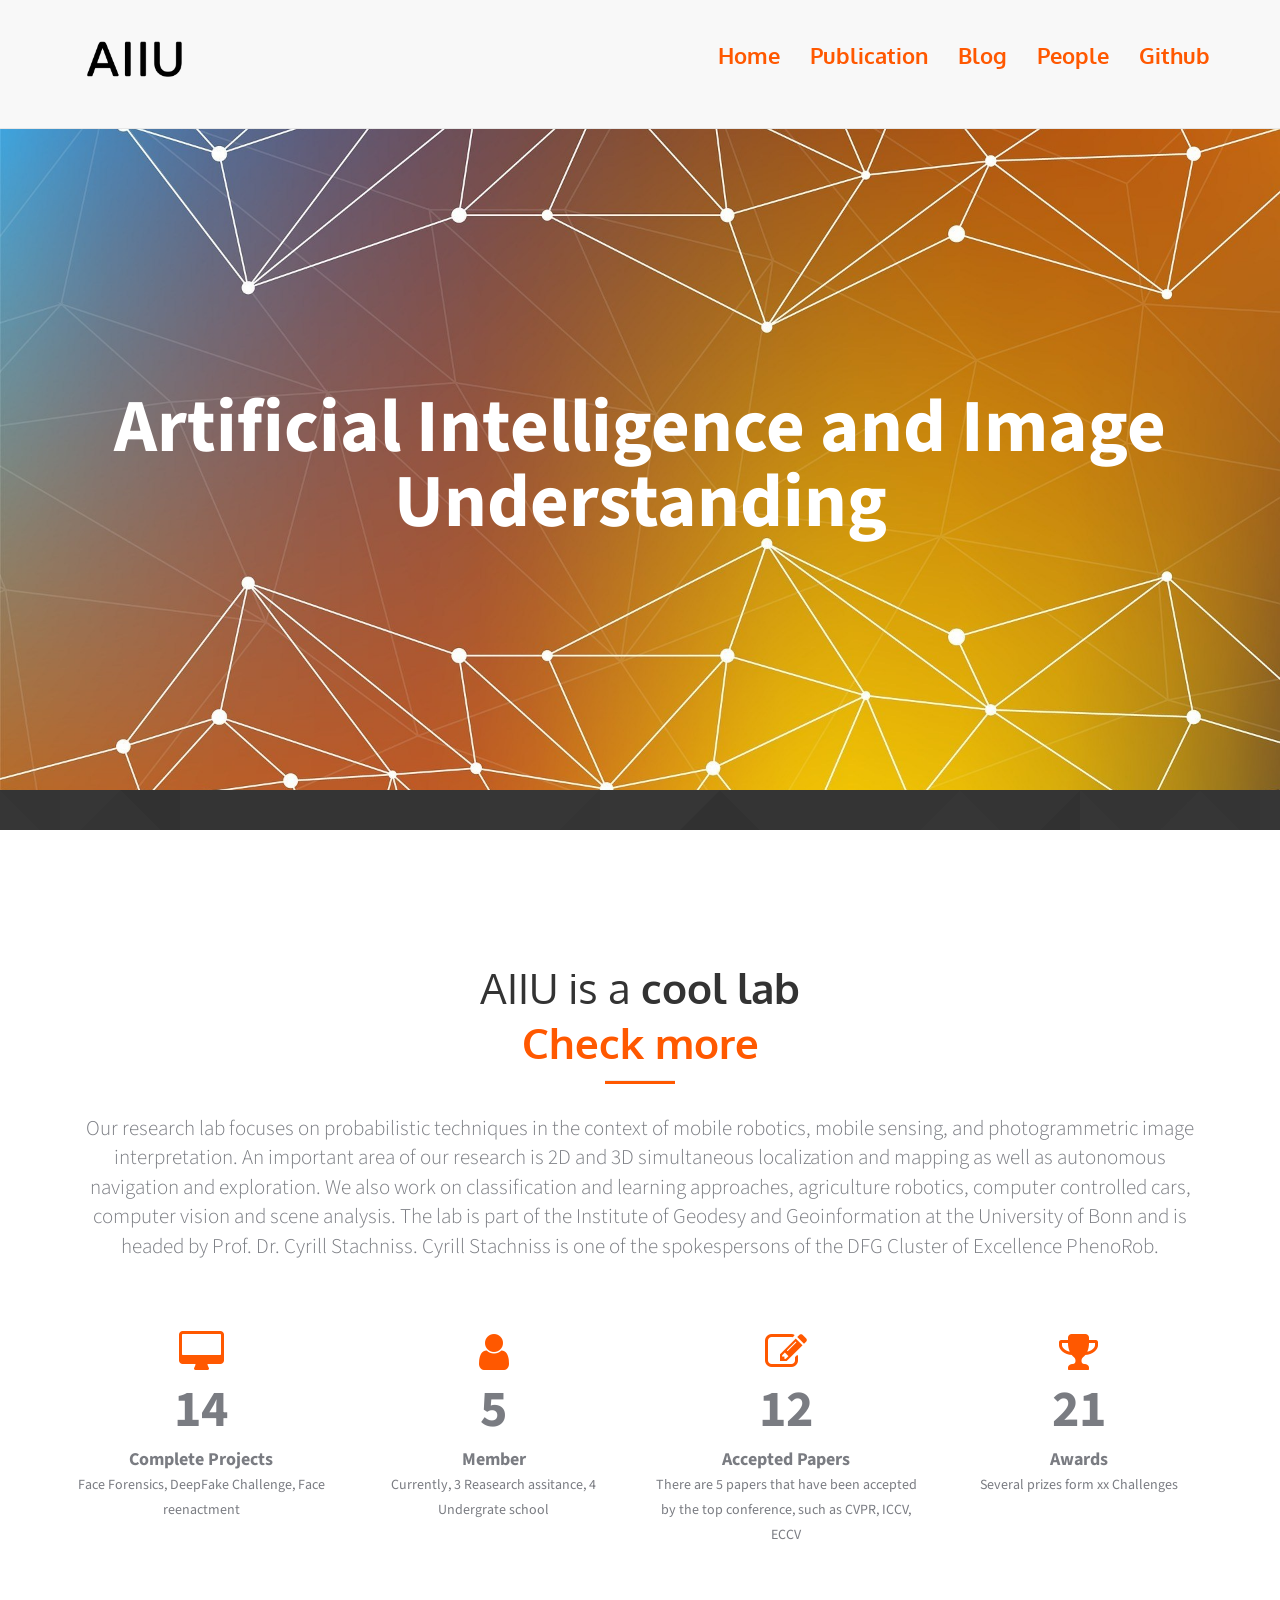
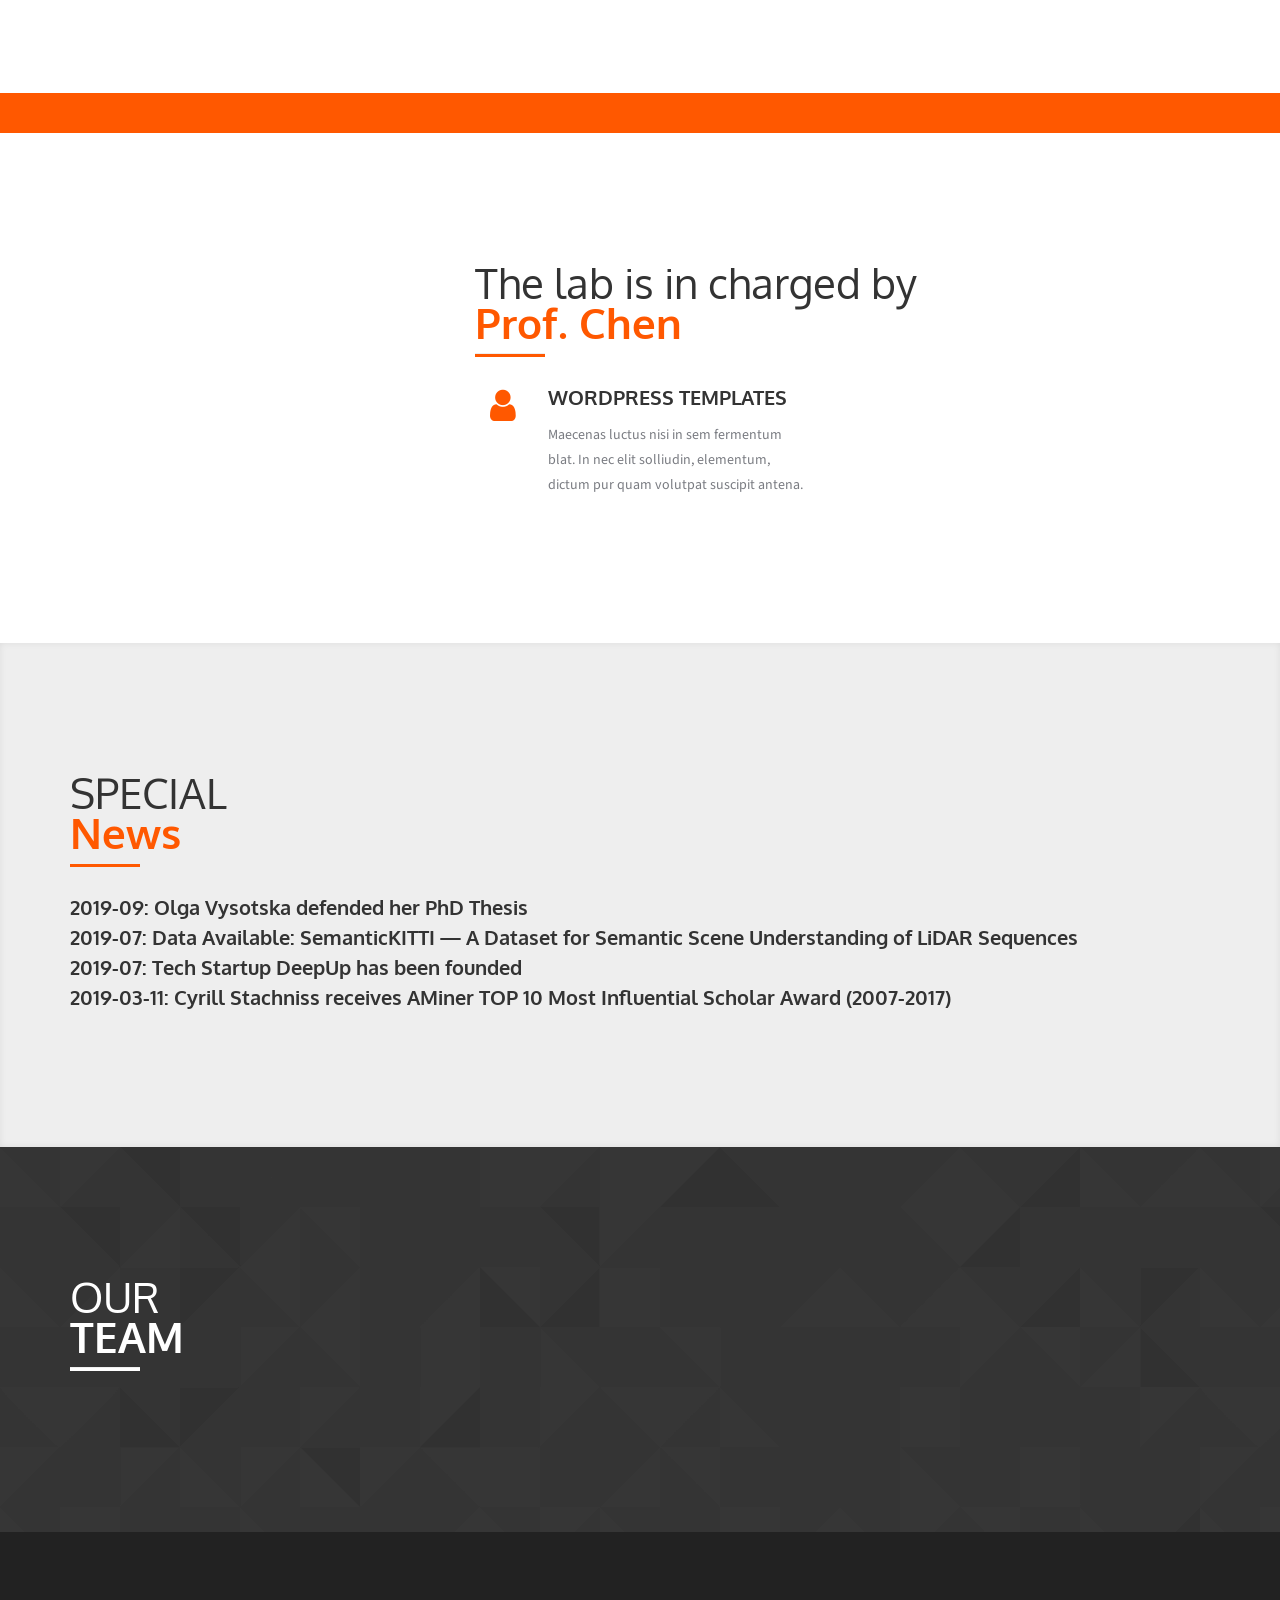
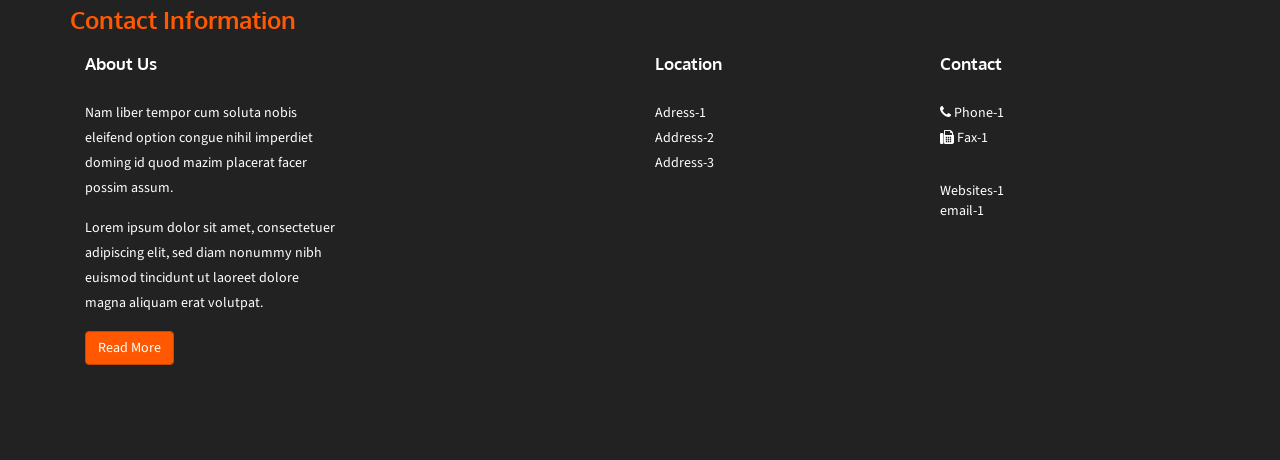
==== index.html @ f1fade7a "Initial commit" ====
<!DOCTYPE html>
<html lang="zxx">

<head>
    <meta charset="utf-8">
    <meta http-equiv="X-UA-Compatible" content="IE=edge">
    <meta name="viewport" content="width=device-width, initial-scale=1">
    <meta name="description" content="Elsa, a multipurpose Template from Andreas Lautenschlager">
    <meta name="author" content="Andreas Lautenschlager - www.lautenschlager.de">

    <title>Elsa Theme - Multipurpose Template from Andreas Lautenschlager</title>

    <!-- normalize core CSS -->
    <link href="css/normalize.css" rel="stylesheet">

    <!-- Bootstrap core CSS -->
    <link href="bootstrap/css/bootstrap.min.css" rel="stylesheet">
    <link href="bootstrap/css/carousel.css" rel="stylesheet">
    <link href="bootstrap/fonts/glyphicons-halflings-regular.eot" rel="stylesheet">

    <!-- Load jQuery -->
    <script src="https://ajax.googleapis.com/ajax/libs/jquery/1.11.3/jquery.min.js"></script>

    <!-- IE10 viewport hack for Surface/desktop Windows 8 bug -->
    <link href="bootstrap/css/ie10-viewport-bug-workaround.css" rel="stylesheet">

    <script src="bootstrap/js/ie-emulation-modes-warning.js"></script>

    <!-- HTML5 shim and Respond.js for IE8 support of HTML5 elements and media queries -->
    <!--[if lt IE 9]>
      <script src="https://oss.maxcdn.com/html5shiv/3.7.2/html5shiv.min.js"></script>
      <script src="https://oss.maxcdn.com/respond/1.4.2/respond.min.js"></script>
    <![endif]-->

    <!-- Google Fonts - Change if needed -->
    <link href='https://fonts.googleapis.com/css?family=Source+Sans+Pro:400italic,400,700,300,600' rel='stylesheet' type='text/css'>
    <link href='https://fonts.googleapis.com/css?family=Oxygen:400,700,300' rel='stylesheet' type='text/css'>

    <!-- Font Awesome -->
    <link rel="stylesheet" href="https://maxcdn.bootstrapcdn.com/font-awesome/4.5.0/css/font-awesome.min.css">

    <!-- Menu shrinking -->
    <script type="text/javascript" src="js/menu.js"></script>

    <!-- Main styles of this template -->
    <link href="css/style.min.css?v=1.0.0" rel="stylesheet">

    <!-- Custom CSS. Input here your changes -->
    <link href="css/custom.css" rel="stylesheet">

</head>

<body>


    <!-- Navigation -->
    <div class="navbar navbar-default navbar-fixed-top" role="navigation">
        <div class="container">
            <div class="navbar-header page-scroll">
                <button type="button" class="navbar-toggle" data-toggle="collapse" data-target=".navbar-ex1-collapse">
                    <span class="sr-only">Toggle navigation</span>
                    <span class="icon-bar"></span>
                    <span class="icon-bar"></span>
                    <span class="icon-bar"></span>
                </button>
                <a href="index.html"><img class="logo" src="img/aiiu_logo.png" alt="Logo"></a>
            </div>
            <nav class="collapse navbar-collapse navbar-ex1-collapse">
                <ul class="nav navbar-nav navbar-right">
                        <li><a href="index.html"><h2>Home</h2></a></li>
                        <li><a href="components.html"><h2>Publication</h2></a></li>
                        <li><a href="blog-full-width.html"><h2>Blog</h2></a></li>
                        <li><a href="our-team.html"><h2>People</h2></h2></a></li>
                        <li><a href="https://github.com/aiiu-lab"><h2>Github</h2></a></li>
                </ul>
            </nav>
            <!-- /.navbar-collapse -->
        </div>
        <!-- /.container -->
    </div>




    <!-- Hero Header -->
    <header class="hero-header" style="background-image: url(img/background_orange.jpg);">
        <div class="container">
            <div class="intro-text">
                <div class="intro-heading">Artificial Intelligence and Image Understanding</div>
            </div>
        </div>
    </header>




    <!-- Call to Action -->
    <div class="sec-alternative" style="background-image: url(img/odd_background.png)">
        <div class="container cta">
            <div class="row">
            </div>
        </div>
    </div>





    <!-- Intro -->
    <section class="page-section" id="intro">
        <div class="container intro">
            <div class="row margin-bottom-50">
                <div class="col-md-12 text-center">
                    <h1 class="title-section"><span class="title-regular">AIIU is a <strong>cool lab</strong></span><br/>Check more</h1>
                    <hr class="title-underline-center">
                    <p class="lead">Our research lab focuses on probabilistic techniques in the context of mobile robotics, mobile sensing, 
                        and photogrammetric image interpretation. An important area of our research is 2D and 3D simultaneous localization 
                        and mapping as well as autonomous navigation and exploration. We also work on classification and learning approaches, 
                        agriculture robotics, computer controlled cars, computer vision and scene analysis. The lab is part of the Institute of Geodesy 
                        and Geoinformation at the University of Bonn and is headed by Prof. Dr. Cyrill Stachniss. Cyrill Stachniss is one of the spokespersons of the DFG Cluster of Excellence PhenoRob.
                    </p>
                </div>
            </div>
            <div class="row text-center">
                <div>
                    <div class="col-md-3 col-sm-6">
                        <div>
                            <i class="fa fa-desktop"></i>
                            <label><strong>14</strong>
                                <br/>Complete Projects</label>
                            <p>Face Forensics, DeepFake Challenge, Face reenactment</p>
                        </div>
                    </div>
                    <div class="col-md-3 col-sm-6">
                        <div>
                            <i class="fa fa-user"></i>
                            <label><strong>5</strong>
                                <br/>Member</label>
                            <p>Currently, 3 Reasearch assitance, 4 Undergrate school</p>
                        </div>
                    </div>
                    <div class="col-md-3 col-sm-6">
                        <div>
                            <i class="fa fa-edit"></i>
                            <label><strong>12</strong>
                                <br/>Accepted Papers</label>
                            <p>There are 5 papers that have been accepted by the top conference, such as CVPR, ICCV, ECCV</p>
                        </div>
                    </div>
                    <div class="col-md-3 col-sm-6">
                        <div>
                            <i class="fa fa-trophy"></i>
                            <label><strong>21</strong>
                                <br/>Awards</label>
                            <p>Several prizes form xx Challenges</p>
                        </div>
                    </div>
                </div>
            </div>
        </div>
    </section>





    <!-- Call to Action Primary -->
    <section class="cta cta-primary">
        <div class="container">
            <div class="row">
            </div>
        </div>
    </section>





    <!-- About -->
    <section class="page-section">
        <div class="container ">
            <div class="row">
                <div class="col-md-8 col-md-push-4">
                    <div class="col-md-12">
                        <h2 class="title-section"><span class="title-regular">The lab is in charged by </span><br/>Prof. Chen</h2>
                        <hr class="title-underline" />
                    </div>
                        <div class="col-md-6 ">

                            <div class="col-xs-2 box-icon">
                                <div class="fa fa-user "></div>
                            </div>
                            <div class="col-xs-10">
                                <h3>WORDPRESS TEMPLATES</h3>
                            </div>
                            <div class="col-md-10 col-xs-offset-2">
                                <p>
                                    Maecenas luctus nisi in sem fermentum blat. In nec elit solliudin, elementum, dictum pur quam volutpat suscipit antena.
                                </p>
                            </div>
                        </div>
                </div>
                <div class="col-md-4 col-md-pull-8 ">
                    <img class="img-responsive" src="http://placehold.it/365x376" alt="" />
                </div>
            </div>
        </div>
    </section>





    <!-- Features -->
    <section class="page-section section-grey">
        <div class="container ">
            <div class="row">
                <div class="col-md-12">
                    <h2 class="title-section"><span class="title-regular">SPECIAL</span><br/>News</h2>
                    <hr class="title-underline " />
                    <article>
                        <h3>2019-09: Olga Vysotska defended her PhD Thesis</h3>
                        <h3>2019-07: Data Available: SemanticKITTI — A Dataset for Semantic Scene Understanding of LiDAR Sequences</h3>
                        <h3>2019-07: Tech Startup DeepUp has been founded</h3>
                        <h3>2019-03-11: Cyrill Stachniss receives AMiner TOP 10 Most Influential Scholar Award (2007-2017)</h3>
                    </article>
                    
                </div>
            </div>
        </div>
    </section>

    





    <!-- Our Team-->
    <section class="page-section sec-alternative" style="background-image: url(img/odd_background.png)">
        <div class="container">
            <div class="row">
                <div class="col-md-12">
                    <h2 class="title-section"><span class="title-regular">OUR</span><br/>TEAM</h2>
                    <hr class="title-underline" />
                </div>
                <div class="col-md-12">
                    <img class="img-responsive" src="http://placehold.it/1148x550" alt="" />
                </div>
            </div>
        </div>
    </section>



    <!-- FOOTER 1 -->
    <footer>
        <div class="container">
                <h1>Contact Information</h1>

                <div class="col-md-3 footer-menu">
                        <h4>About Us</h4>
                        <p>Nam liber tempor cum soluta nobis eleifend option congue nihil imperdiet doming id quod mazim placerat facer possim assum.</p>
                        <p>Lorem ipsum dolor sit amet, consectetuer adipiscing elit, sed diam nonummy nibh euismod tincidunt ut laoreet dolore magna aliquam erat volutpat. </p>
                        <a href="about-us.html">
                            <button class="btn btn-primary">Read More</button>
                        </a>
                    </div>
                
                <div class="col-md-3 footer-menu">
                
                </div>

            
                <div class="col-md-3 footer-menu">
                        <h4>Location</h4>
                    <div>
                        <address class="margin-bottom-30">
                            <p>Adress-1<br/>
                            Address-2<br/>
                            Address-3</p>
                        </address>
                    </div>
                </div>

                <div class="col-md-3 footer-menu">
                        <h4>Contact</h4>
                        <div class="margin-bottom-30">
                                <p><i class="fa fa-phone"></i> Phone-1
                                    <br/>
                                    <i class="fa fa-fax"></i> Fax-1</p>
                            </div>
                            <div>
                                <a href="https://lautenschlager.de">Websites-1</a>
                                <br/>
                                <a href="mailto:info@lautenschlager.de">email-1</a>
                            </div>
                </div>
        </div>
    </footer>

    <!-- Scripts -->
    <!-- Loads Bootstrap Main JS -->
    <script src="bootstrap/js/bootstrap.min.js"></script>

    <!-- IE10 viewport hack for Surface/desktop Windows 8 bug -->
    <script src="bootstrap/js/ie10-viewport-bug-workaround.js"></script>

    <!-- Initiate Google Maps - For more Infos look into the documentation -->
    <script src="https://maps.googleapis.com/maps/api/js"></script>
    <script src="js/google-map.js"></script>

    <!-- Initiate Portoflio Script -->
    <script src="extensions/portfolio/isotope.min.js"></script>
    <script src="extensions/portfolio/portfolio.js"></script>

    <!-- Initiate Fancybox/Lightbox Script -->
    <!-- Fancybox/Lightbox -->
    <script type="text/javascript" src="extensions/fancybox/jquery.fancybox.js"></script>
    <script type="text/javascript" src="extensions/fancybox/jquery.fancybox.pack.js"></script>
    <link rel="stylesheet" type="text/css" href="extensions/fancybox/jquery.fancybox.css" media="screen" />
    <script type="text/javascript" src="extensions/fancybox/jquery.fancybox-media.js"></script>
    <!-- Initiate Fancybox/Lightbox for Videos -->
    <script type="text/javascript">
        $(document).ready(function () {
            /*
             *  Media helper. Group items, disable animations, hide arrows, enable media and button helpers.
             */
            $('.fancybox-media')
                .attr('rel', 'media-gallery')
                .fancybox({
                    openEffect: 'none',
                    closeEffect: 'none',
                    prevEffect: 'none',
                    nextEffect: 'none',
                    arrows: false,
                    helpers: {
                        media: {},
                        buttons: {}
                    }
                });
        });
    </script>

</body>

</html>
---- bootstrap/css/ie10-viewport-bug-workaround.css ----
/*!
 * IE10 viewport hack for Surface/desktop Windows 8 bug
 * Copyright 2014-2015 Twitter, Inc.
 * Licensed under MIT (https://github.com/twbs/bootstrap/blob/master/LICENSE)
 */

/*
 * See the Getting Started docs for more information:
 * http://getbootstrap.com/getting-started/#support-ie10-width
 */
@-webkit-viewport { width: device-width; }
@-moz-viewport    { width: device-width; }
@-ms-viewport     { width: device-width; }
@-o-viewport      { width: device-width; }
@viewport         { width: device-width; }
---- css/style.min.css ----
.hero-header,.product-header{background-repeat:no-repeat;background-attachment:scroll;background-position:center center}#fancybox-loading,.btn-default.focus,.btn-default:focus,.btn-primary.focus,.btn-primary:focus,.cta-primary .btn-primary.focus,.cta-primary .btn-primary:focus{cursor:pointer}.testmonials p,blockquote{font-style:italic}.fancybox-nav,.footer-blog ul li a:active,.footer-blog ul li a:hover,.footer-blog ul li a:link,.footer-blog ul li a:visited,.portfolio-section figure .inner-overlay-content.with-icons a,.sidebar .nav>li>a,.vide-icon,.vide-icon:active,.vide-icon:hover,.vide-icon:link,.vide-icon:visited,a:focus,a:hover,footer a:active,footer a:hover,footer a:link,footer a:visited,ul.filter>li>a:focus,ul.filter>li>a:hover{text-decoration:none}body,html{height:100%;font-family:'Source Sans Pro',sans-serif;color:#7a7c82;margin-top:25px}@media (min-width:768px){body{margin-top:65px}}h1,h2,h3,h4,h5,h6{font-family:Oxygen,sans-serif;margin-top:0;font-weight:600}.title-light,p{font-family:'Source Sans Pro',sans-serif}blockquote,p{font-weight:400;line-height:25px;color:#7a7c82}a,h1,h2,span{color:#FF5800}h3,h4,h5,h6{color:#333}h1{font-size:24px;line-height:55px}h2{font-size:22px;line-height:40px}h3{font-size:20px;line-height:20px}h4{font-size:17px;line-height:14px}h5{font-size:16px;line-height:12px}blockquote,h6,p{font-size:14px}h6{line-height:10px}p{margin-bottom:15px}.title-underline,.title-underline-center{height:3px;width:70px;background-color:#ff5800;margin-top:5px;margin-bottom:30px}a:focus,a:hover{color:#c84600;outline:0}.title-section{font-size:42px}.title-regular{font-weight:500;color:#333}.title-underline{margin-left:0}.title-light{font-weight:300}.text-center{text-align:center}.text-white{color:#fff}.box-icon{color:#ff5800;position:relative;line-height:0;font-size:36px}.box-icon-absolute{position:absolute;top:0;left:0}.social-icon{font-size:24px;padding:0 4px}.btn-primary{background-color:#FF5800;border-color:#c84600;color:#FFF;outline:0}.btn-primary.active,.btn-primary.active.focus,.btn-primary.active:focus,.btn-primary.active:hover,.btn-primary.focus,.btn-primary:active,.btn-primary:active.focus,.btn-primary:active:focus,.btn-primary:active:hover,.btn-primary:focus,.btn-primary:hover,.open>.dropdown-toggle.btn-primary{color:#fff;background-color:#c84600;border-color:#FF5800;outline:0}.btn-default{background-color:#FF5800;border-color:#c84600;color:#FFF;outline:0}.btn-default.active,.btn-default.active.focus,.btn-default.active:focus,.btn-default.active:hover,.btn-default.focus,.btn-default:active,.btn-default:active.focus,.btn-default:active:focus,.btn-default:active:hover,.btn-default:focus,.btn-default:hover,.open>.dropdown-toggle.btn-default{color:#fff;background-color:#c84600;border-color:#FF5800;outline:0}.input-group-btn:last-child>.btn,.input-group-btn:last-child>.btn-group{padding:3px 5px}.btn-link{color:#FF5800}.form-control,.progress-skillbar-title{color:#7a7c82}.form-control{width:100%;padding:6px 12px;border:none;-webkit-border-radius:0;-moz-border-radius:0;border-radius:0;background-color:#eee;font-size:14px}.form-control:focus{-webkit-box-shadow:0 0 0;-moz-box-shadow:0 0 0;border:none;outline:0}.progress-bar{background-color:#ff5800;line-height:15px}.progress{height:15px}.progress-completed{margin-left:10px;color:#7a7c82}.nav-tabs>li.active>a,.nav-tabs>li.active>a:focus,.nav-tabs>li.active>a:hover{background-color:#ff5800;color:#fff}.tabs .nav-tabs li.active a{color:#fff}.tab-pane{padding:15px 0}.pagination>.active>a,.pagination>.active>a:focus,.pagination>.active>a:hover,.pagination>.active>span,.pagination>.active>span:focus,.pagination>.active>span:hover{background-color:#ff5800;border-color:#ff5800}.pagination>li>a,.pagination>li>span{color:#7a7c82}.list-group-item.active>.badge,.nav-pills>.active>a>.badge,.pagination>li>a:focus,.pagination>li>a:hover,.pagination>li>span:focus,.pagination>li>span:hover{color:#ff5800}.label-primary,.nav-pills>li.active>a,.nav-pills>li.active>a:focus,.nav-pills>li.active>a:hover{background-color:#ff5800}.list-group-item.active,.list-group-item.active:focus,.list-group-item.active:hover{background-color:#ff5800;border-color:#ff5800}.list-group-item.active .list-group-item-text,.list-group-item.active:focus .list-group-item-text,.list-group-item.active:hover .list-group-item-text{color:#fff}.panel-primary>.panel-heading{background-color:#ff5800;border-color:#ff5800}.panel-primary{border-color:#ff5800}.row-eq-height{display:-webkit-box;display:-webkit-flex;display:-ms-flexbox;display:flex}.page-section,.page-section-no-padding{width:100%;display:block;position:relative;overflow:hidden}.img-responsive{width:100%;height:auto}.divider{margin:0;border-top:1px solid #eee}.page-section{padding:130px 0}.section-grey{background-color:#eee;-webkit-box-shadow:inset 0 0 7px rgba(0,0,0,.07);-moz-box-shadow:inset 0 0 7px rgba(0,0,0,.07);box-shadow:inset 0 0 7px rgba(0,0,0,.07)}.col-centered{display:inline-block;float:none;text-align:left;margin-right:-4px}.padding-0{padding:0}.margin-0{margin:0}.margin-bottom-10{margin-bottom:10px}.margin-bottom-15{margin-bottom:15px}.margin-bottom-25{margin-bottom:25px}.margin-bottom-30{margin-bottom:30px}.margin-bottom-35{margin-bottom:35px}.margin-bottom-40{margin-bottom:40px}.margin-bottom-50{margin-bottom:50px}.margin-bottom-60{margin-bottom:60px}.margin-bottom-82{margin-bottom:82px}.margin-bottom-130{margin-bottom:130px}.margin-top-10{margin-top:10px}.margin-top-25{margin-top:25px}.margin-top-30{margin-top:30px}.margin-top-35{margin-top:35px}.margin-top-40{margin-top:40px}.margin-top-45{margin-top:45px}.margin-top-50{margin-top:50px}.margin-top-60{margin-top:60px}.margin-top-70{margin-top:70px}.margin-top-100{margin-top:100px}.margin-top-130{margin-top:130px}.margin-top-182{margin-top:182px}.padding-30{padding:30px 0}.padding-60{padding:60px 0}@media (max-width:991px){.container-fluid,.row{margin:0;padding:0}}.container-fluid>.navbar-collapse,.container-fluid>.navbar-header,.container>.navbar-collapse,.container>.navbar-header{margin-right:0;margin-left:0}.navbar-default .navbar-collapse,.navbar-default .navbar-form{border:none}.logo{max-width:150px;height:auto;padding:6px 0}@media(min-width:768px){.navbar{padding:20px 0;-webkit-transition:background .5s ease-in-out,padding .5s ease-in-out;-moz-transition:background .5s ease-in-out,padding .5s ease-in-out;transition:background .5s ease-in-out,padding .5s ease-in-out}.top-nav-collapse{padding:0}}.navbar-nav{margin-top:0}.navbar-default .navbar-nav>.active>a,.navbar-default .navbar-nav>.active>a:focus,.navbar-default .navbar-nav>.active>a:hover{background-color:initial;color:#FF5800}.navbar-default .navbar-nav>li>a:focus,.navbar-default .navbar-nav>li>a:hover{color:#FF5800}.navbar-default .navbar-nav>li>a{color:#7a7c82;font-size:16px;font-weight:600}@media (min-width:768px){.dropdown-menu>li>a{color:#7a7c82;background-color:initial}.dropdown-menu>.active>a,.dropdown-menu>.active>a:focus,.dropdown-menu>.active>a:hover,.dropdown-menu>li>a:focus,.dropdown-menu>li>a:hover{color:#fff;background-color:#FF5800}.dropdown-menu li a{width:200px;padding:6px 15px;font-size:14px;font-weight:600}ul.nav li.dropdown:hover ul.dropdown-menu{display:block;margin-top:0}}.dropdown-header{font-weight:600;padding:6px 15px;font-size:16px;color:#FF5800}.hero-header{-webkit-background-size:cover;-moz-background-size:cover;background-size:cover;-o-background-size:cover;text-align:center;color:#fff}.hero-header .intro-text{padding-top:100px;padding-bottom:50px}.hero-header .intro-text .intro-lead-in{font-style:italic;font-size:22px;line-height:22px;margin-bottom:25px}.hero-header .intro-text .intro-heading{font-weight:700;font-size:50px;line-height:50px;margin-bottom:25px}.hero-header .video-holder{margin:25px 0}.hero-header video{max-width:700px;width: 100%}@media (min-width:768px){.hero-header .intro-text{padding-top:300px;padding-bottom:200px}.hero-header .intro-text .intro-lead-in{font-style:italic;font-size:40px;line-height:40px;margin-bottom:25px}.hero-header .intro-text .intro-heading{font-weight:700;font-size:75px;line-height:75px;margin-bottom:50px}}.product-header{-webkit-background-size:cover;-moz-background-size:cover;background-size:cover;-o-background-size:cover;text-align:center;color:#fff}.product-header .header-content{text-align:center;padding:150px 0 50px;position:relative}.product-header .header-content .header-content-inner{position:relative;max-width:500px;margin:0 auto}.product-header .header-content .header-content-inner h1{margin-top:0;margin-bottom:30px;font-size:30px;color:#fff}.product-header .header-content .header-content-inner p{margin-top:0;margin-bottom:30px;font-size:16px;color:#fff}.product-header img{padding:50px 0}@media (min-width:768px){.product-header{min-height:100%}.product-header .header-content{text-align:left;padding:0;height:100vh}.product-header .header-content .header-content-inner{max-width:none;margin:0;position:absolute;top:50%;transform:translateY(-50%)}.product-header .header-content .header-content-inner h1{font-size:35px}}@media (min-width:992px){.product-header .header-content .header-content-inner h1{font-size:50px}}.carousel-caption h3,.carousel-caption p{color:#fff}.sidebar-header{color:#FF5800}.sidebar .nav>li>a{color:#333;border-bottom:1px solid #ccc;padding:10px;display:block;line-height:20px}.sidebar .caret-right{border-bottom:4px solid transparent;border-top:4px solid transparent;border-left:4px solid;display:inline-block;height:0;vertical-align:middle;width:0;margin-right:5px}.sidebar .widget{margin:0 0 20px}. .form-inline{display:inline}@media (max-width:500px){.form-inline{font-size:12px}}.page-header{background-color:#333;border-bottom:5px solid #ccc;margin:0 0 35px;min-height:50px;padding:20px 0;position:relative;text-align:left}.page-header .breadcrumb{background:0 0;margin:-3px 0 0;padding:0}.page-header h1{border-bottom:5px solid #FF5800;color:#FFF;display:inline-block;font-weight:600;margin:0 0 -25px;font-size:36px;padding:0 0 17px}.page-header li{color:#fff}.page-header-picture{background:center no-repeat #333;background-size:cover;text-align:center}.page-header-picture-content{background:rgba(0,0,0,.2);padding:150px 0}.page-header-picture-content h2{font-size:46px;color:#fff}.page-header-picture-content p{color:#fff;margin:0}.sec-alternative{background:#333}.sec-alternative h1,.sec-alternative h2,.sec-alternative h3,.sec-alternative h4,.sec-alternative h5,.sec-alternative h6,.sec-alternative p,.sec-alternative span.title-regular{color:#fff}.sec-alternative .title-underline{background-color:#fff}.sec-alternative .box-icon{color:#eee;line-height:0;font-size:36px}.cta h2,.cta-primary p{color:#fff}.cta{padding:20px 15px}.cta h2,.cta p{margin:0 0 15px;text-align:center}.cta h2{font-size:36px;font-weight:400}.cta h2 span{color:#fff;font-weight:700}.cta-button{margin:5px 0;text-align:center}.cta-button a{margin-right:15px}.cta-primary{background-color:#ff5800}.cta-primary .btn-primary{background-color:#fff;border-color:#c84600;color:#ff5800;outline:0}.btn-primary.active.focus,.cta-primary .btn-primary.active:focus,.cta-primary .btn-primary.active:hover,.cta-primary .btn-primary.activey,.cta-primary .btn-primary.focus,.cta-primary .btn-primary:active,.cta-primary .btn-primary:active.focus,.cta-primary .btn-primary:active:focus,.cta-primary .btn-primary:active:hover,.cta-primary .btn-primary:focus,.cta-primary .btn-primary:hover{color:#fff;background-color:#c84600;border-color:#FF5800;outline:0}.feature .fa,.intro .fa{display:block;color:#ff5800}@media (min-width:992px){.cta h2,.cta p{text-align:left;margin:0}.cta-button{text-align:right}}.fancybox-title-float-wrap,.feature-box .feature-box-icon,.filter-container,.filter-section h1,.portfolio-section figure .inner-overlay-content.with-icons,.product,.product ul,.video-container{text-align:center}.intro .fa{font-size:42px}.intro label{font-size:18px;margin:0}.intro label strong{font-size:52px}.feature .fa{font-size:64px;margin-bottom:14px}.feature-box{padding:15px 0}.feature-box h4{margin:0}.feature-box .feature-box-icon{background:#ff5800;border-radius:35px;color:#FFF;display:inline-block;float:left;height:35px;line-height:35px;margin-right:10px;position:relative;width:35px}.team-member h2{margin:0}.team-member h3{font-weight:400}.team-member .col-md-4{margin:50px 0}.team-content{padding:50px 10px}.team-content i{padding:0 10px;font-size:30px}.spotlight-img-cont{-webkit-background-size:cover;-moz-background-size:cover;background-size:cover;background-repeat:no-repeat;background-position:center center;min-height:450px;padding:30px 0}.spotlight-container{padding:30px 0}@media (min-width:992px){.spotlight-container{padding-top:60px;padding-bottom:60px}.spotlight-img-cont{margin:0}}.product{box-shadow:0 0 5px rgba(0,0,0,.5);color:#fff;line-height:30px;background-color:#333}.product ul{list-style:none;margin:0;padding-left:0}.product ul li{padding:10px 0}.product ul li i{margin-right:5px}.product .price{padding:40px 10px 20px;font-size:64px;font-weight:600}.product .price small{display:block;font-size:12px;margin-top:10px}.product .type{background-color:#FF5800;padding:20px;font-weight:900;text-transform:uppercase;font-size:30px}.popular .type{background-color:#333}.product .pricing-footer{padding:20px}.popular .pricing-footer .btn-primary{background-color:#fff;border-color:#c84600;color:#ff5800;outline:0}.popular .pricing-footer .btn-primary.focus,.popular .pricing-footer .btn-primary:focus{color:#fff;background-color:#c84600;border-color:#FF5800;cursor:pointer;outline:0}.popular .pricing-footer .btn-primary.active.focus,.popular .pricing-footer .btn-primary.active:focus,.popular .pricing-footer .btn-primary.active:hover,.popular .pricing-footer .btn-primary.activey,.popular .pricing-footer .btn-primary:active,.popular .pricing-footer .btn-primary:active.focus,.popular .pricing-footer .btn-primary:active:focus,.popular .pricing-footer .btn-primary:active:hover,.popular .pricing-footer .btn-primary:hover{color:#fff;background-color:#c84600;border-color:#FF5800;outline:0}.pricing-table>.col-lg-3,.pricing-table>.col-lg-4,.pricing-table>.col-md-3,.pricing-table>.col-md-4,.pricing-table>.col-sm-3,.pricing-table>.col-sm-4{padding-left:0;padding-right:0}@media (max-width:768px){.pricing-table>.col-lg-3,.pricing-table>.col-lg-4,.pricing-table>.col-md-3,.pricing-table>.col-md-4,.pricing-table>.col-sm-3,.pricing-table>.col-sm-4{padding-left:0;padding-right:0;margin:20px 0}}.product.popular{margin-top:-20px;background-color:#ff5800}.testmonial{padding:50px}.testmonial img{padding:25px}.blockquote-footer{background-color:initial;padding:0}.client-logo{-webkit-filter:grayscale(100%);filter:grayscale(100%)}.client-logo:hover{-webkit-filter:grayscale(0);filter:grayscale(0)}.blog-listing article{margin-bottom:50px}.blog-listing h2{margin-bottom:0}.blog-listing .img-thumbnail{margin-bottom:15px}.blog-listing .title-underline{margin-top:5px;margin-bottom:5px}.post-meta{font-size:14px;margin:0 0 15px}.post-meta span{margin-right:5px}ul.post-list{list-style:none;margin:0;padding:0}ul.post-list li{border-bottom:1px dotted #ccc;padding:15px 0}ul.post-list .post-image{float:left;margin-right:12px}ul.post-list .post-info{line-height:18px;padding:12px 0}ul.post-list .post-meta{color:#eee;font-size:.8em}.tags a{display:inline-block;margin:0 2px 5px 0;padding:3px 10px;border:1px solid #333;color:#333;letter-spacing:1px}.tags a:hover{background:#333;color:#fff;border:1px solid #eee}.post-block{border-top:1px solid #eee;margin:15px 0 0;padding:20px 0 15px}.post-block ul{padding:0}.post-block h3{font-weight:200;margin:20px 0}.post-block h3 i{margin-right:7px}.post-author .img-thumbnail{display:inline-block;max-width:150px;margin-right:15px}.post-author p{font-size:.9em;line-height:22px;margin:0;padding:0}ul.comments li{clear:both;padding:30px 0 0 115px;list-style:none}ul.comments li img.avatar{height:80px;width:80px}ul.comments li .img-thumbnail{margin-left:-115px;position:absolute}ul.comments .comment-block{background:#eee;padding:20px 20px 30px;position:relative}ul.comments .comment-block .comment-by{display:block;margin:0;padding:0 0 5px}@media (max-width:479px){ul.comments li{clear:both;padding:0 0 0 10px}ul.comments li .img-thumbnail{display:none}ul.comments .comment-block{margin:15px 0}}.testmonial-container{background-position:center top;background-size:100% auto}.testmonial-content{background:rgba(0,0,0,.5);padding:50px 0}.testmonial-content p{color:#fff}#map{height:742px}.map-page-header #map{height:400px}.contact-container{padding:100px 30px}footer{background-color:#222;padding:60px 0}footer a,footer p{color:#fff}footer ul{padding:0}.footer-blog ul li,.footer-menu ul li{list-style:none;padding:0 0 10px}.footer-logo{width:70px;margin-bottom:30px}.footer-menu h4{color:#fff;margin-bottom:30px}.footer-blog h4{color:#fff;margin-bottom:30px}footer .col-md-3{margin-bottom:35px}.footer2-container{background-color:#111;width:100%;background-position:center top;background-size:100% auto;padding:20px 0;margin:0}.video-container{background:center top fixed #333;background-size:100% auto;text-decoration:none}.video-content{background:rgba(0,0,0,.5);padding-top:50px;padding-bottom:50px;color:#fff;font-size:36px}.vide-icon{font-style:none;color:#eee;font-size:36px}.hovereffect{overflow:hidden}.hovereffect .overlay{width:100%;height:100%;position:absolute;overflow:hidden;top:0;left:0}.hovereffect img{display:block;position:relative;-webkit-transition:all .3s ease-in;transition:all .3s ease-in}.hovereffect .info{transition:all .3s ease-in;opacity:0;filter:alpha(opacity=0);color:#fff}.hovereffect:hover .info{opacity:1;filter:alpha(opacity=100);-webkit-transform:scale(1);-ms-transform:scale(1);transform:scale(1)}.hovereffect:hover img{-webkit-filter:brightness(50%);filter:brightness(50%)}.portfolio-section{padding-bottom:40px}.filter-section{padding-top:40px}.filter-container{padding:20px}ul.filter>li>a{color:#7a7c82;font-size:20px;line-height:40px}ul.filter>li>a:focus,ul.filter>li>a:hover{color:#c84600;outline:0}ul.filter>li.active a{color:#FF5800}ul.filter>li span{color:#7a7c82;font-size:20px;display:inline-block;margin:0 5px}.filter-section .filter-container .filter>li{padding:0;margin:0}.portfolio-section.port-col figure .overlay-background{background-color:#000;background-color:rgba(0,0,0,.4)}.portfolio-section figure{float:left;width:100%;position:relative}.portfolio-section figure img{width:100%;height:auto}.portfolio-section .article-title{text-align:center;float:left;width:100%;font-size:18px;line-height:24px;padding:10px 0 30px}.portfolio-section figure:hover .overlay{opacity:1;visibility:visible}.portfolio-section figure:hover .overlay-background{opacity:.8;visibility:visible}.portfolio-section figure .overlay-background{z-index:1;-webkit-transition:all .2s ease-in-out;-moz-transition:all .2s ease-in-out;-o-transition:all .2s ease-in-out;transition:all .2s ease-in-out;position:absolute;top:0;left:0;opacity:0;visibility:hidden;width:100%;height:100%}.portfolio-section figure .overlay-background .inner{position:absolute;left:0;right:0;bottom:0;top:0;margin:0;background-color:#c8e9c8;background-color:rgba(0,0,0,.8)}.portfolio-section figure .overlay{z-index:2;transition:all .2s ease-in-out;position:absolute;top:0;left:0;opacity:0;visibility:hidden;width:100%;height:100%}.portfolio-section figure .inner-overlay{display:table;width:100%;height:100%}.portfolio-section figure .inner-overlay-content{display:table-cell;vertical-align:middle;width:100%;padding:20px 40px}.portfolio-section figure .inner-overlay-content.with-icons a{width:40px;height:40px;line-height:42px;display:inline-block;margin:0 10px;font-size:20px;background:rgba(0,0,0,.9);color:#fff;border-radius:0}.isotopeSelector{padding-bottom:30px}.project-content{padding:20px}.isotopeSelector img{-webkit-transition:all 0s ease;-moz-transition:all 0s ease;-ms-transition:all 0s ease;-o-transition:all 0s ease;transition:all 0s ease}.isotopeSelector:hover img{-moz-transform:scale(1) rotate(0);-webkit-transform:scale(1) rotate(0);-o-transform:scale(1) rotate(0);-ms-transform:scale(1) rotate(0);transform:scale(1) rotate(0);-webkit-transition:all 0s ease;-moz-transition:all 0s ease;-ms-transition:all 0s ease;-o-transition:all 0s ease;transition:all 0s ease}.isotopeSelector figure{overflow:hidden;box-shadow:0 0 2px rgba(0,0,0,.2)}.portfolio-section .info-head{margin-bottom:10px}.portfolio-section .info-head h3{font-size:26px;line-height:20px;color:#FF5800}.portfolio-section .info a,.portfolio-section .info p,.portfolio-section .info-head h4{color:#fff}.grid:after{content:'';display:block;clear:both}.grid-item,.grid-sizer{width:33.333%}.grid-item{float:left}.grid-item img{display:block;max-width:100%}.isotpe-gallery{padding:0}.portfolio-details{font-size:12px}.portfolio-gallery{margin-top:30px;margin-bottom:30px}/*! fancyBox v2.1.5 fancyapps.com | fancyapps.com/fancybox/#license */.fancybox-image,.fancybox-inner,.fancybox-nav,.fancybox-nav span,.fancybox-outer,.fancybox-skin,.fancybox-tmp,.fancybox-wrap,.fancybox-wrap iframe,.fancybox-wrap object{padding:0;margin:0;border:0;outline:0;vertical-align:top}.fancybox-wrap{position:absolute;top:0;left:0;z-index:8020}.fancybox-inner,.fancybox-outer,.fancybox-skin{position:relative}.fancybox-skin{background:#f9f9f9;color:#444;text-shadow:none;-webkit-border-radius:4px;-moz-border-radius:4px;border-radius:4px}.fancybox-opened{z-index:8030}.fancybox-opened .fancybox-skin{-webkit-box-shadow:0 10px 25px rgba(0,0,0,.5);-moz-box-shadow:0 10px 25px rgba(0,0,0,.5);box-shadow:0 10px 25px rgba(0,0,0,.5)}.fancybox-inner{overflow:hidden}.fancybox-type-iframe .fancybox-inner{-webkit-overflow-scrolling:touch}.fancybox-error{color:#444;margin:0;padding:15px;white-space:nowrap}.fancybox-iframe,.fancybox-image{display:block;width:100%;height:100%}.fancybox-image{max-width:100%;max-height:100%}#fancybox-loading,.fancybox-close,.fancybox-next span,.fancybox-prev span{background-image:url(../img/fancybox/fancybox_sprite.png)}#fancybox-loading{position:fixed;top:50%;left:50%;margin-top:-22px;margin-left:-22px;background-position:0 -108px;opacity:.8;z-index:8060}.fancybox-close,.fancybox-nav,.fancybox-nav span{cursor:pointer;z-index:8040;position:absolute}#fancybox-loading div{width:44px;height:44px;background:url(../img/fancybox/fancybox_loading.gif) center center no-repeat}.fancybox-close{top:-18px;right:-18px;width:36px;height:36px}.fancybox-nav{top:0;width:40%;height:100%;background:url(../img/fancybox/blank.gif);-webkit-tap-highlight-color:transparent}.fancybox-prev{left:0}.fancybox-next{right:0}.fancybox-nav span{top:50%;width:36px;height:34px;margin-top:-18px;visibility:hidden}.fancybox-prev span{left:10px;background-position:0 -36px}.fancybox-next span{right:10px;background-position:0 -72px}.fancybox-nav:hover span{visibility:visible}.fancybox-tmp{position:absolute;top:-99999px;left:-99999px;visibility:hidden;max-width:99999px;max-height:99999px;overflow:visible!important}.fancybox-lock,.fancybox-lock body{overflow:hidden!important}.fancybox-lock{width:auto}.fancybox-lock-test{overflow-y:hidden!important}.fancybox-overlay{position:absolute;top:0;left:0;overflow:hidden;display:none;z-index:8010;background:url(../img/fancybox/fancybox_overlay.png)}.fancybox-overlay-fixed{position:fixed;bottom:0;right:0}.fancybox-lock .fancybox-overlay{overflow:auto;overflow-y:scroll}.fancybox-title{visibility:hidden;position:relative;text-shadow:none;z-index:8050}.fancybox-opened .fancybox-title{visibility:visible}.fancybox-title-float-wrap{position:absolute;bottom:0;right:50%;margin-bottom:-35px;z-index:8050}.fancybox-title-float-wrap .child{display:inline-block;margin-right:-100%;padding:2px 20px;background:0 0;background:rgba(0,0,0,.8);-webkit-border-radius:15px;-moz-border-radius:15px;border-radius:15px;text-shadow:0 1px 2px #222;color:#FFF;font-weight:700;line-height:24px;white-space:nowrap}.fancybox-title-outside-wrap{position:relative;margin-top:10px;color:#fff}.fancybox-title-inside-wrap{padding-top:10px}.fancybox-title-over-wrap{position:absolute;bottom:0;left:0;color:#fff;padding:10px;background:#000;background:rgba(0,0,0,.8)}html.fancybox-lock{overflow:visible!important}@media only screen and (-webkit-min-device-pixel-ratio:1.5),only screen and (min--moz-device-pixel-ratio:1.5),only screen and (min-device-pixel-ratio:1.5){#fancybox-loading,.fancybox-close,.fancybox-next span,.fancybox-prev span{background-image:url(../img/fancybox/fancybox_sprite@2x.png);background-size:44px 152px}#fancybox-loading div{background-image:url(../img/fancybox/fancybox_loading@2x.gif);background-size:24px 24px}}.owl-theme .owl-dots .owl-dot.active span,.owl-theme .owl-dots .owl-dot:hover span,.owl-theme .owl-nav [class*=owl-]{background:#FF5800!important}
---- css/custom.css ----
/** Please add your Custom CSS here **/
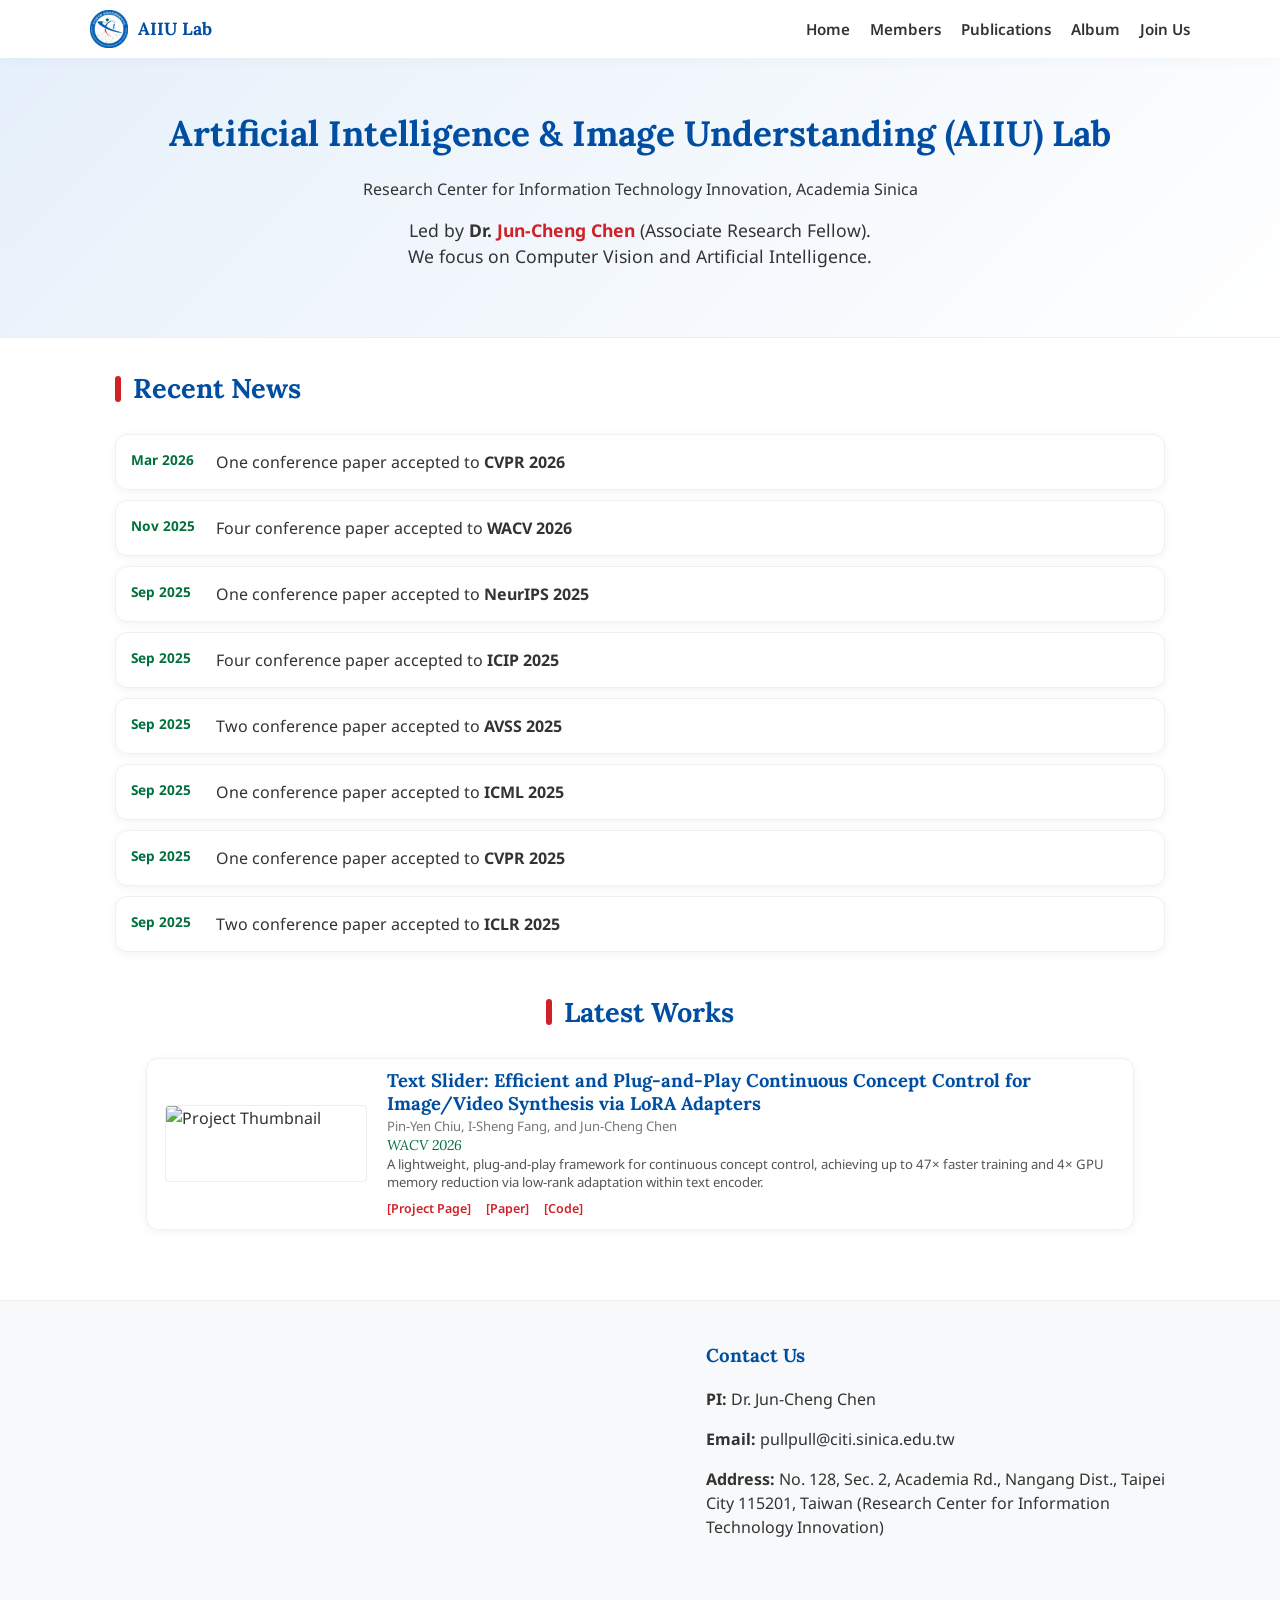
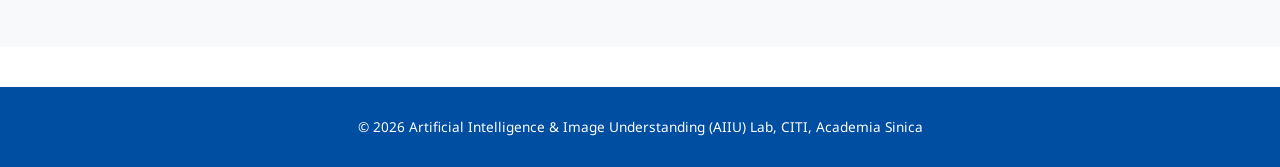
==== commit 9535f15d: "initial commit for new website" ====
--- a/index.html
+++ b/index.html
@@ -1,347 +1,115 @@
-<!DOCTYPE html>
-<html lang="zxx">
-
-<head>
-    <meta charset="utf-8">
-    <meta http-equiv="X-UA-Compatible" content="IE=edge">
-    <meta name="viewport" content="width=device-width, initial-scale=1">
-    <meta name="description" content="Elsa, a multipurpose Template from Andreas Lautenschlager">
-    <meta name="author" content="Andreas Lautenschlager - www.lautenschlager.de">
-
-    <title>Elsa Theme - Multipurpose Template from Andreas Lautenschlager</title>
-
-    <!-- normalize core CSS -->
-    <link href="css/normalize.css" rel="stylesheet">
-
-    <!-- Bootstrap core CSS -->
-    <link href="bootstrap/css/bootstrap.min.css" rel="stylesheet">
-    <link href="bootstrap/css/carousel.css" rel="stylesheet">
-    <link href="bootstrap/fonts/glyphicons-halflings-regular.eot" rel="stylesheet">
-
-    <!-- Load jQuery -->
-    <script src="https://ajax.googleapis.com/ajax/libs/jquery/1.11.3/jquery.min.js"></script>
-
-    <!-- IE10 viewport hack for Surface/desktop Windows 8 bug -->
-    <link href="bootstrap/css/ie10-viewport-bug-workaround.css" rel="stylesheet">
-
-    <script src="bootstrap/js/ie-emulation-modes-warning.js"></script>
-
-    <!-- HTML5 shim and Respond.js for IE8 support of HTML5 elements and media queries -->
-    <!--[if lt IE 9]>
-      <script src="https://oss.maxcdn.com/html5shiv/3.7.2/html5shiv.min.js"></script>
-      <script src="https://oss.maxcdn.com/respond/1.4.2/respond.min.js"></script>
-    <![endif]-->
-
-    <!-- Google Fonts - Change if needed -->
-    <link href='https://fonts.googleapis.com/css?family=Source+Sans+Pro:400italic,400,700,300,600' rel='stylesheet' type='text/css'>
-    <link href='https://fonts.googleapis.com/css?family=Oxygen:400,700,300' rel='stylesheet' type='text/css'>
-
-    <!-- Font Awesome -->
-    <link rel="stylesheet" href="https://maxcdn.bootstrapcdn.com/font-awesome/4.5.0/css/font-awesome.min.css">
-
-    <!-- Menu shrinking -->
-    <script type="text/javascript" src="js/menu.js"></script>
-
-    <!-- Main styles of this template -->
-    <link href="css/style.min.css?v=1.0.0" rel="stylesheet">
-
-    <!-- Custom CSS. Input here your changes -->
-    <link href="css/custom.css" rel="stylesheet">
-
-</head>
-
-<body>
-
-
-    <!-- Navigation -->
-    <div class="navbar navbar-default navbar-fixed-top" role="navigation">
-        <div class="container">
-            <div class="navbar-header page-scroll">
-                <button type="button" class="navbar-toggle" data-toggle="collapse" data-target=".navbar-ex1-collapse">
-                    <span class="sr-only">Toggle navigation</span>
-                    <span class="icon-bar"></span>
-                    <span class="icon-bar"></span>
-                    <span class="icon-bar"></span>
-                </button>
-                <a href="index.html"><img class="logo" src="img/aiiu_logo.png" alt="Logo"></a>
-            </div>
-            <nav class="collapse navbar-collapse navbar-ex1-collapse">
-                <ul class="nav navbar-nav navbar-right">
-                        <li><a href="index.html"><h2>Home</h2></a></li>
-                        <li><a href="components.html"><h2>Publication</h2></a></li>
-                        <li><a href="blog-full-width.html"><h2>Blog</h2></a></li>
-                        <li><a href="our-team.html"><h2>People</h2></h2></a></li>
-                        <li><a href="https://github.com/aiiu-lab"><h2>Github</h2></a></li>
-                </ul>
-            </nav>
-            <!-- /.navbar-collapse -->
-        </div>
-        <!-- /.container -->
-    </div>
-
-
-
-
-    <!-- Hero Header -->
-    <header class="hero-header" style="background-image: url(img/background_orange.jpg);">
-        <div class="container">
-            <div class="intro-text">
-                <div class="intro-heading">Artificial Intelligence and Image Understanding</div>
-            </div>
-        </div>
-    </header>
-
-
-
-
-    <!-- Call to Action -->
-    <div class="sec-alternative" style="background-image: url(img/odd_background.png)">
-        <div class="container cta">
-            <div class="row">
-            </div>
-        </div>
-    </div>
-
-
-
-
-
-    <!-- Intro -->
-    <section class="page-section" id="intro">
-        <div class="container intro">
-            <div class="row margin-bottom-50">
-                <div class="col-md-12 text-center">
-                    <h1 class="title-section"><span class="title-regular">AIIU is a <strong>cool lab</strong></span><br/>Check more</h1>
-                    <hr class="title-underline-center">
-                    <p class="lead">Our research lab focuses on probabilistic techniques in the context of mobile robotics, mobile sensing, 
-                        and photogrammetric image interpretation. An important area of our research is 2D and 3D simultaneous localization 
-                        and mapping as well as autonomous navigation and exploration. We also work on classification and learning approaches, 
-                        agriculture robotics, computer controlled cars, computer vision and scene analysis. The lab is part of the Institute of Geodesy 
-                        and Geoinformation at the University of Bonn and is headed by Prof. Dr. Cyrill Stachniss. Cyrill Stachniss is one of the spokespersons of the DFG Cluster of Excellence PhenoRob.
-                    </p>
-                </div>
-            </div>
-            <div class="row text-center">
-                <div>
-                    <div class="col-md-3 col-sm-6">
-                        <div>
-                            <i class="fa fa-desktop"></i>
-                            <label><strong>14</strong>
-                                <br/>Complete Projects</label>
-                            <p>Face Forensics, DeepFake Challenge, Face reenactment</p>
-                        </div>
-                    </div>
-                    <div class="col-md-3 col-sm-6">
-                        <div>
-                            <i class="fa fa-user"></i>
-                            <label><strong>5</strong>
-                                <br/>Member</label>
-                            <p>Currently, 3 Reasearch assitance, 4 Undergrate school</p>
-                        </div>
-                    </div>
-                    <div class="col-md-3 col-sm-6">
-                        <div>
-                            <i class="fa fa-edit"></i>
-                            <label><strong>12</strong>
-                                <br/>Accepted Papers</label>
-                            <p>There are 5 papers that have been accepted by the top conference, such as CVPR, ICCV, ECCV</p>
-                        </div>
-                    </div>
-                    <div class="col-md-3 col-sm-6">
-                        <div>
-                            <i class="fa fa-trophy"></i>
-                            <label><strong>21</strong>
-                                <br/>Awards</label>
-                            <p>Several prizes form xx Challenges</p>
-                        </div>
-                    </div>
-                </div>
-            </div>
-        </div>
-    </section>
-
-
-
-
-
-    <!-- Call to Action Primary -->
-    <section class="cta cta-primary">
-        <div class="container">
-            <div class="row">
-            </div>
-        </div>
-    </section>
-
-
-
-
-
-    <!-- About -->
-    <section class="page-section">
-        <div class="container ">
-            <div class="row">
-                <div class="col-md-8 col-md-push-4">
-                    <div class="col-md-12">
-                        <h2 class="title-section"><span class="title-regular">The lab is in charged by </span><br/>Prof. Chen</h2>
-                        <hr class="title-underline" />
-                    </div>
-                        <div class="col-md-6 ">
-
-                            <div class="col-xs-2 box-icon">
-                                <div class="fa fa-user "></div>
-                            </div>
-                            <div class="col-xs-10">
-                                <h3>WORDPRESS TEMPLATES</h3>
-                            </div>
-                            <div class="col-md-10 col-xs-offset-2">
-                                <p>
-                                    Maecenas luctus nisi in sem fermentum blat. In nec elit solliudin, elementum, dictum pur quam volutpat suscipit antena.
-                                </p>
-                            </div>
-                        </div>
-                </div>
-                <div class="col-md-4 col-md-pull-8 ">
-                    <img class="img-responsive" src="http://placehold.it/365x376" alt="" />
-                </div>
-            </div>
-        </div>
-    </section>
-
-
-
-
-
-    <!-- Features -->
-    <section class="page-section section-grey">
-        <div class="container ">
-            <div class="row">
-                <div class="col-md-12">
-                    <h2 class="title-section"><span class="title-regular">SPECIAL</span><br/>News</h2>
-                    <hr class="title-underline " />
-                    <article>
-                        <h3>2019-09: Olga Vysotska defended her PhD Thesis</h3>
-                        <h3>2019-07: Data Available: SemanticKITTI — A Dataset for Semantic Scene Understanding of LiDAR Sequences</h3>
-                        <h3>2019-07: Tech Startup DeepUp has been founded</h3>
-                        <h3>2019-03-11: Cyrill Stachniss receives AMiner TOP 10 Most Influential Scholar Award (2007-2017)</h3>
-                    </article>
-                    
-                </div>
-            </div>
-        </div>
-    </section>
-
-    
-
-
-
-
-
-    <!-- Our Team-->
-    <section class="page-section sec-alternative" style="background-image: url(img/odd_background.png)">
-        <div class="container">
-            <div class="row">
-                <div class="col-md-12">
-                    <h2 class="title-section"><span class="title-regular">OUR</span><br/>TEAM</h2>
-                    <hr class="title-underline" />
-                </div>
-                <div class="col-md-12">
-                    <img class="img-responsive" src="http://placehold.it/1148x550" alt="" />
-                </div>
-            </div>
-        </div>
-    </section>
-
-
-
-    <!-- FOOTER 1 -->
-    <footer>
-        <div class="container">
-                <h1>Contact Information</h1>
-
-                <div class="col-md-3 footer-menu">
-                        <h4>About Us</h4>
-                        <p>Nam liber tempor cum soluta nobis eleifend option congue nihil imperdiet doming id quod mazim placerat facer possim assum.</p>
-                        <p>Lorem ipsum dolor sit amet, consectetuer adipiscing elit, sed diam nonummy nibh euismod tincidunt ut laoreet dolore magna aliquam erat volutpat. </p>
-                        <a href="about-us.html">
-                            <button class="btn btn-primary">Read More</button>
-                        </a>
-                    </div>
-                
-                <div class="col-md-3 footer-menu">
-                
-                </div>
-
-            
-                <div class="col-md-3 footer-menu">
-                        <h4>Location</h4>
-                    <div>
-                        <address class="margin-bottom-30">
-                            <p>Adress-1<br/>
-                            Address-2<br/>
-                            Address-3</p>
-                        </address>
-                    </div>
-                </div>
-
-                <div class="col-md-3 footer-menu">
-                        <h4>Contact</h4>
-                        <div class="margin-bottom-30">
-                                <p><i class="fa fa-phone"></i> Phone-1
-                                    <br/>
-                                    <i class="fa fa-fax"></i> Fax-1</p>
-                            </div>
-                            <div>
-                                <a href="https://lautenschlager.de">Websites-1</a>
-                                <br/>
-                                <a href="mailto:info@lautenschlager.de">email-1</a>
-                            </div>
-                </div>
-        </div>
-    </footer>
-
-    <!-- Scripts -->
-    <!-- Loads Bootstrap Main JS -->
-    <script src="bootstrap/js/bootstrap.min.js"></script>
-
-    <!-- IE10 viewport hack for Surface/desktop Windows 8 bug -->
-    <script src="bootstrap/js/ie10-viewport-bug-workaround.js"></script>
-
-    <!-- Initiate Google Maps - For more Infos look into the documentation -->
-    <script src="https://maps.googleapis.com/maps/api/js"></script>
-    <script src="js/google-map.js"></script>
-
-    <!-- Initiate Portoflio Script -->
-    <script src="extensions/portfolio/isotope.min.js"></script>
-    <script src="extensions/portfolio/portfolio.js"></script>
-
-    <!-- Initiate Fancybox/Lightbox Script -->
-    <!-- Fancybox/Lightbox -->
-    <script type="text/javascript" src="extensions/fancybox/jquery.fancybox.js"></script>
-    <script type="text/javascript" src="extensions/fancybox/jquery.fancybox.pack.js"></script>
-    <link rel="stylesheet" type="text/css" href="extensions/fancybox/jquery.fancybox.css" media="screen" />
-    <script type="text/javascript" src="extensions/fancybox/jquery.fancybox-media.js"></script>
-    <!-- Initiate Fancybox/Lightbox for Videos -->
-    <script type="text/javascript">
-        $(document).ready(function () {
-            /*
-             *  Media helper. Group items, disable animations, hide arrows, enable media and button helpers.
-             */
-            $('.fancybox-media')
-                .attr('rel', 'media-gallery')
-                .fancybox({
-                    openEffect: 'none',
-                    closeEffect: 'none',
-                    prevEffect: 'none',
-                    nextEffect: 'none',
-                    arrows: false,
-                    helpers: {
-                        media: {},
-                        buttons: {}
-                    }
-                });
-        });
-    </script>
-
-</body>
-
+<!DOCTYPE html>
+<html lang="en">
+<head>
+    <meta charset="UTF-8">
+    <title>Home | AIIU Lab</title>
+    <link rel="stylesheet" href="style.css">
+</head>
+<body>
+    <nav>
+        <div class="nav-container">
+            <a href="index.html" class="nav-logo">
+                <img src="assets/logo.jpg" alt="CITI Logo">
+                <span>AIIU Lab</span>
+            </a>
+            <ul>
+                <li><a href="index.html">Home</a></li>
+                <li><a href="members.html">Members</a></li>
+                <li><a href="publications.html">Publications</a></li>
+                <li><a href="album.html">Album</a></li>
+                <li><a href="joinus.html">Join Us</a></li>
+            </ul>
+        </div>
+    </nav>
+
+    <header>
+        <h1>Artificial Intelligence & Image Understanding (AIIU) Lab</h1>
+        <p>Research Center for Information Technology Innovation, Academia Sinica</p>
+        <p style="font-size: 1.1rem; margin-top: 15px; max-width: 600px; margin-left: auto; margin-right: auto;">
+            Led by <strong>Dr. <a href="https://homepage.citi.sinica.edu.tw/pages/pullpull/index_en.html">Jun-Cheng Chen</a></strong> (Associate Research Fellow).<br>We focus on Computer Vision and Artificial Intelligence.
+        </p>
+    </header>
+
+    <div class="container">
+        <!-- Recent News -->
+        <section>
+            <h2>Recent News</h2>
+            <!-- date may be wrong, please modify yourself -->
+            <div class="news-item">
+                <div class="news-date">Mar 2026</div>
+                <div class="news-content">One conference paper accepted to <strong>CVPR 2026</strong></div>
+            </div>
+            <div class="news-item">
+                <div class="news-date">Nov 2025</div>
+                <div class="news-content">Four conference paper accepted to <strong>WACV 2026</strong></div>
+            </div>
+            <div class="news-item">
+                <div class="news-date">Sep 2025</div>
+                <div class="news-content">One conference paper accepted to <strong>NeurIPS 2025</strong></div>
+            </div>
+            <div class="news-item">
+                <div class="news-date">Sep 2025</div>
+                <div class="news-content">Four conference paper accepted to <strong>ICIP 2025</strong></div>
+            </div>
+            <div class="news-item">
+                <div class="news-date">Sep 2025</div>
+                <div class="news-content">Two conference paper accepted to <strong>AVSS 2025</strong></div>
+            </div>
+            <div class="news-item">
+                <div class="news-date">Sep 2025</div>
+                <div class="news-content">One conference paper accepted to <strong>ICML 2025</strong></div>
+            </div>
+            <div class="news-item">
+                <div class="news-date">Sep 2025</div>
+                <div class="news-content">One conference paper accepted to <strong>CVPR 2025</strong></div>
+            </div>
+            <div class="news-item">
+                <div class="news-date">Sep 2025</div>
+                <div class="news-content">Two conference paper accepted to <strong>ICLR 2025</strong></div>
+            </div>
+        </section>
+
+        <!-- Latest Works -->
+         <section id="latest-works">
+            <h2 style="justify-content: center;">Latest Works</h2> <div class="work-card">
+                <img src="assets/textslider-teaser.gif" alt="Project Thumbnail">
+                <div class="work-info">
+                    <h3>Text Slider: Efficient and Plug-and-Play Continuous Concept Control for Image/Video Synthesis via LoRA Adapters</h3>
+                    <span class="work-authors">
+                        <a href="https://itsnickchiu.github.io/" target="_blank">Pin-Yen Chiu</a>, 
+                        <a href="https://ishengfang.github.io/">I-Sheng Fang</a>, and 
+                        <a href="https://homepage.citi.sinica.edu.tw/pages/pullpull/index_en.html">Jun-Cheng Chen</a>
+                    </span>
+                    <span class="work-venue">WACV 2026</span>
+                    <!-- <span class="work-authors"><a href="">Pin-Yen Chiu</a>, <a href="">I-Sheng Fang</a>, and <a href="">Jun-Cheng Chen</a></span> -->
+                    <p>A lightweight, plug-and-play framework for continuous concept control, achieving up to 47× faster training and 4× GPU memory reduction via low-rank adaptation within text encoder.</p>
+                    <div class="work-links">
+                        <a href="https://textslider.github.io/">[Project Page]</a> <a href="https://openaccess.thecvf.com/content/WACV2026/html/Chiu_Text_Slider_Efficient_and_Plug-and-Play_Continuous_Concept_Control_for_ImageVideo_WACV_2026_paper.html">[Paper]</a> <a href="https://github.com/aiiu-lab/TextSlider">[Code]</a>
+                    </div>
+                </div>
+            </div>
+        </section>
+    </div>
+
+    <section class="footer-contact">
+        <div class="container" style="padding:0 20px;">
+            <div class="contact-grid">
+                <div class="map-container">
+                    <iframe src="https://www.google.com/maps/embed?pb=!1m18!1m12!1m3!1d3614.7682432565284!2d121.61289517571558!3d25.041937937971205!2m3!1f0!2f0!3f0!3m2!1i1024!2i768!4f13.1!3m3!1m2!1s0x3442ab45c1d46267%3A0x79cd186dabf5a4b6!2sResearch%20Center%20for%20Information%20Technology%2C%20Academia%20Sinica!5e0!3m2!1sen!2stw!4v1774527193305!5m2!1sen!2stw" width="600" height="450" style="border:0;" allowfullscreen="" loading="lazy" referrerpolicy="no-referrer-when-downgrade"></iframe>
+                </div>
+                <div class="contact-info">
+                    <h3>Contact Us</h3>
+                    <div class="contact-details">
+                        <p><strong>PI:</strong> Dr. Jun-Cheng Chen</p>
+                        <p><strong>Email:</strong> pullpull@citi.sinica.edu.tw</p>
+                        <p><strong>Address:</strong> No. 128, Sec. 2, Academia Rd., Nangang Dist., Taipei City 115201, Taiwan (Research Center for Information Technology Innovation)</p>
+                        <!-- <p><strong>Office:</strong> Room 405, CITI Building</p> -->
+                    </div>
+                </div>
+            </div>
+        </div>
+    </section>
+
+    <footer>&copy; 2026 Artificial Intelligence & Image Understanding (AIIU) Lab, CITI, Academia Sinica</footer>
+</body>
 </html>
--- a/style.css
+++ b/style.css
@@ -0,0 +1,265 @@
+/* style.css - 實驗室網站完整整合版 (2026/03) */
+@import url('https://fonts.googleapis.com/css2?family=Lora:ital,wght@0,600;0,700;1,400&family=Noto+Sans:wght@400;500;700&display=swap');
+
+:root {
+    --citi-blue: #004ea2;
+    --citi-blue-dark: #003a7a;
+    --citi-blue-light: #e6f0fa;
+    --citi-red: #d12128;
+    --citi-green: #00703c;
+    --text-main: #333333;
+    --text-muted: #777777;
+    --bg-light: #f8f9fa;
+    --shadow-sm: 0 2px 10px rgba(0,0,0,0.05);
+    --shadow-md: 0 10px 30px rgba(0,0,0,0.08);
+    --radius: 12px;
+}
+
+body {
+    font-family: 'Noto Sans', sans-serif;
+    color: var(--text-main);
+    margin: 0;
+    line-height: 1.5;
+    background-color: #fff;
+}
+
+h1, h2, h3 { font-family: 'Lora', serif; color: var(--citi-blue); margin-top: 0; }
+a { color: var(--citi-red); text-decoration: none; transition: 0.3s; }
+a:hover { color: var(--citi-blue); }
+
+/* ================= 導覽列 (Logo & Tabs 並排) ================= */
+nav {
+    background: #fff;
+    padding: 10px 0;
+    position: sticky;
+    top: 0;
+    z-index: 1000;
+    box-shadow: 0 2px 15px rgba(0,0,0,0.03);
+}
+.nav-container {
+    max-width: 1100px;
+    margin: 0 auto;
+    padding: 0 20px;
+    display: flex;
+    justify-content: space-between;
+    align-items: center;
+}
+.nav-logo { display: flex; align-items: center; gap: 10px; text-decoration: none; }
+.nav-logo img { height: 38px; width: auto; }
+.nav-logo span { font-family: 'Lora', serif; font-weight: 700; color: var(--citi-blue); font-size: 1.1rem; }
+nav ul { list-style: none; display: flex; gap: 20px; margin: 0; padding: 0; }
+nav ul li a { color: var(--text-main); font-weight: 600; font-size: 0.95rem; }
+nav ul li a:hover { color: var(--citi-red); }
+
+/* ================= Header ================= */
+header {
+    text-align: center;
+    padding: 50px 20px;
+    background: linear-gradient(135deg, var(--citi-blue-light) 0%, #fff 100%);
+    border-bottom: 1px solid #eee;
+}
+header h1 { font-size: 2.2rem; margin-bottom: 8px; }
+
+/* ================= 佈局與通用間距 ================= */
+.container { max-width: 1050px; margin: 0 auto; padding: 30px 20px; }
+section { margin-bottom: 40px; }
+h2 { font-size: 1.7rem; display: flex; align-items: center; margin-bottom: 25px; }
+h2::before { content: ''; width: 6px; height: 26px; background: var(--citi-red); margin-right: 12px; border-radius: 3px; }
+
+/* ================= Latest Works: 寬版且資訊高密度 ================= */
+.work-card { 
+    display: flex; gap: 20px; background: #fff; padding: 10px 18px; 
+    border-radius: var(--radius); box-shadow: var(--shadow-sm); 
+    border: 1px solid #f0f0f0; margin: 0 auto 8px auto; 
+    max-width: 950px; align-items: center; transition: 0.3s;
+}
+.work-card:hover { box-shadow: var(--shadow-md); transform: translateY(-2px); }
+
+/* 長方形研究截圖 */
+.work-card img { 
+    width: 200px; height: 75px; object-fit: cover; 
+    border-radius: 4px; flex-shrink: 0; border: 1px solid #eee; 
+}
+
+.work-info { display: flex; flex-direction: column; justify-content: center; overflow: hidden; }
+
+/* 標題：允許自動換行且不截斷 */
+.work-info h3 { 
+    font-size: 1.15rem; margin-bottom: 2px; line-height: 1.25; 
+    white-space: normal; overflow: visible; 
+}
+
+/* 作者連結與動態配色 */
+.work-authors { font-size: 0.82rem; color: var(--text-muted); margin-bottom: 1px; display: block; }
+.work-authors a { color: var(--text-muted); text-decoration: none; border-bottom: 1px solid transparent; transition: 0.2s; }
+.work-authors a:hover { color: var(--citi-blue); border-bottom: 1px solid var(--citi-red); }
+.work-authors a.pi-link { font-weight: 700; color: var(--text-main); }
+
+/* 會議 Venue: 放大並縮短與下方的距離 */
+.work-venue { 
+    font-size: 0.88rem; 
+    color: var(--citi-green); 
+    font-style: italic; 
+    font-family: 'Lora', serif; 
+    margin-bottom: 2px; /* 這裡改為 2px，達到剛好貼近但不黏死的效果 */
+    line-height: 1.2; 
+    display: block; 
+}
+
+/* 研究簡述：限制兩行，保持視覺整潔 */
+.work-info p { 
+    font-size: 0.82rem; 
+    margin-top: 0; 
+    margin-bottom: 8px; 
+    line-height: 1.35; 
+    color: #555;
+    display: -webkit-box; 
+    -webkit-line-clamp: 2; 
+    -webkit-box-vertical: vertical; 
+    overflow: hidden;
+}
+
+.work-links { font-size: 0.78rem; font-weight: 600; }
+.work-links a { margin-right: 12px; }
+
+/* ================= 其他區塊樣式 (相簿、成員、頁尾) ================= */
+.news-item { display: flex; background: #fff; padding: 15px; border-radius: var(--radius); box-shadow: var(--shadow-sm); margin-bottom: 10px; border: 1px solid #f0f0f0; transition: 0.3s; }
+.news-date { width: 85px; font-weight: 700; color: var(--citi-green); flex-shrink: 0; font-size: 0.85rem; }
+
+/* ================= 成員清單 (Current Members - 條列式帶頭貼) ================= */
+.member-list { list-style: none; padding: 0; margin: 0 auto; max-width: 950px; }
+.member-item { 
+    display: flex; align-items: center; gap: 20px; padding: 12px 15px; 
+    border-bottom: 1px solid #f0f0f0; transition: 0.2s;
+}
+.member-item:hover { background: var(--bg-light); border-radius: 8px; }
+
+.member-avatar { 
+    width: 50px; height: 50px; border-radius: 50%; 
+    object-fit: cover; flex-shrink: 0; border: 2px solid #fff; box-shadow: var(--shadow-sm);
+}
+.member-info { display: flex; flex-direction: column; }
+.member-name { font-weight: 700; color: var(--citi-blue); font-size: 1rem; }
+.member-role { font-size: 0.85rem; color: var(--text-muted); }
+.member-research { font-size: 0.82rem; color: #555; margin-top: 2px; }
+
+.member-links { font-size: 0.78rem; font-weight: 600; }
+.member-links a { margin-right: 12px; }
+
+/* ================= Alumni 區塊 (條列式) ================= */
+.alumni-section {
+    margin-top: 60px;
+    border-top: 2px solid var(--citi-blue-light);
+    padding-top: 30px;
+}
+
+.alumni-list {
+    list-style: none;
+    padding: 0;
+    margin: 0 auto;
+    max-width: 900px;
+}
+
+.alumni-item {
+    display: grid;
+    grid-template-columns: 1.5fr 1.5fr 2fr; /* 姓名/來源 | 時間 | 去向 */
+    padding: 12px 15px;
+    border-bottom: 1px solid #f0f0f0;
+    font-size: 0.9rem;
+    align-items: center;
+    transition: background 0.2s;
+}
+
+.alumni-item:hover {
+    background-color: var(--citi-blue-light);
+}
+
+.alumni-name {
+    font-weight: 700;
+    color: var(--citi-blue);
+}
+
+.alumni-period {
+    color: var(--text-muted);
+    font-family: 'Lora', serif;
+    font-style: italic;
+    font-size: 0.85rem;
+}
+
+.alumni-destination {
+    color: var(--citi-green);
+    font-weight: 500;
+}
+
+.footer-contact { background: var(--bg-light); border-top: 1px solid #eee; padding: 40px 0; }
+.contact-grid { display: grid; grid-template-columns: 1.2fr 1fr; gap: 40px; }
+.map-container iframe { width: 100%; height: 260px; border-radius: var(--radius); border: none; }
+
+/* ================= 相簿 (Album): 恢復網格與懸停效果 ================= */
+.album-grid { 
+    display: grid; 
+    grid-template-columns: repeat(auto-fill, minmax(280px, 1fr)); 
+    gap: 15px; 
+    margin-top: 20px;
+}
+
+.album-item { 
+    position: relative; 
+    overflow: hidden; 
+    border-radius: var(--radius); 
+    box-shadow: var(--shadow-sm);
+    cursor: pointer; 
+    height: 220px; /* 統一高度確保整齊 */
+}
+
+.album-item img { 
+    width: 100%; 
+    height: 100%; 
+    object-fit: cover; 
+    display: block; 
+    transition: transform 0.5s ease; 
+}
+
+/* 滑鼠懸停時的黑色遮罩與描述文字 */
+.album-item::after {
+    content: attr(data-description); /* 讀取 HTML 中的 data-description 屬性 */
+    position: absolute; 
+    bottom: 0; 
+    left: 0; 
+    width: 100%; 
+    padding: 20px 15px 15px 15px;
+    background: linear-gradient(to top, rgba(0,0,0,0.8) 0%, rgba(0,0,0,0) 100%);
+    color: #fff; 
+    font-size: 0.85rem; 
+    font-weight: 500;
+    opacity: 0; 
+    transition: opacity 0.3s ease; 
+    box-sizing: border-box;
+    pointer-events: none; /* 確保不會干擾點擊 */
+}
+
+.album-item:hover img { 
+    transform: scale(1.1); /* 圖片輕微放大 */
+}
+
+.album-item:hover::after { 
+    opacity: 1; /* 懸停時顯示文字 */
+}
+
+footer { text-align: center; padding: 30px; background: var(--citi-blue); color: #fff; font-size: 0.85rem; }
+
+/* 響應式：手機版改為垂直堆疊 */
+@media (max-width: 600px) {
+    .alumni-item {
+        grid-template-columns: 1fr;
+        gap: 5px;
+        padding: 15px;
+    }
+}
+
+/* ================= RWD ================= */
+@media (max-width: 850px) {
+    .work-card { flex-direction: column; text-align: center; padding: 15px; }
+    .work-card img { width: 100%; height: auto; max-width: 300px; }
+    .contact-grid { grid-template-columns: 1fr; }
+}
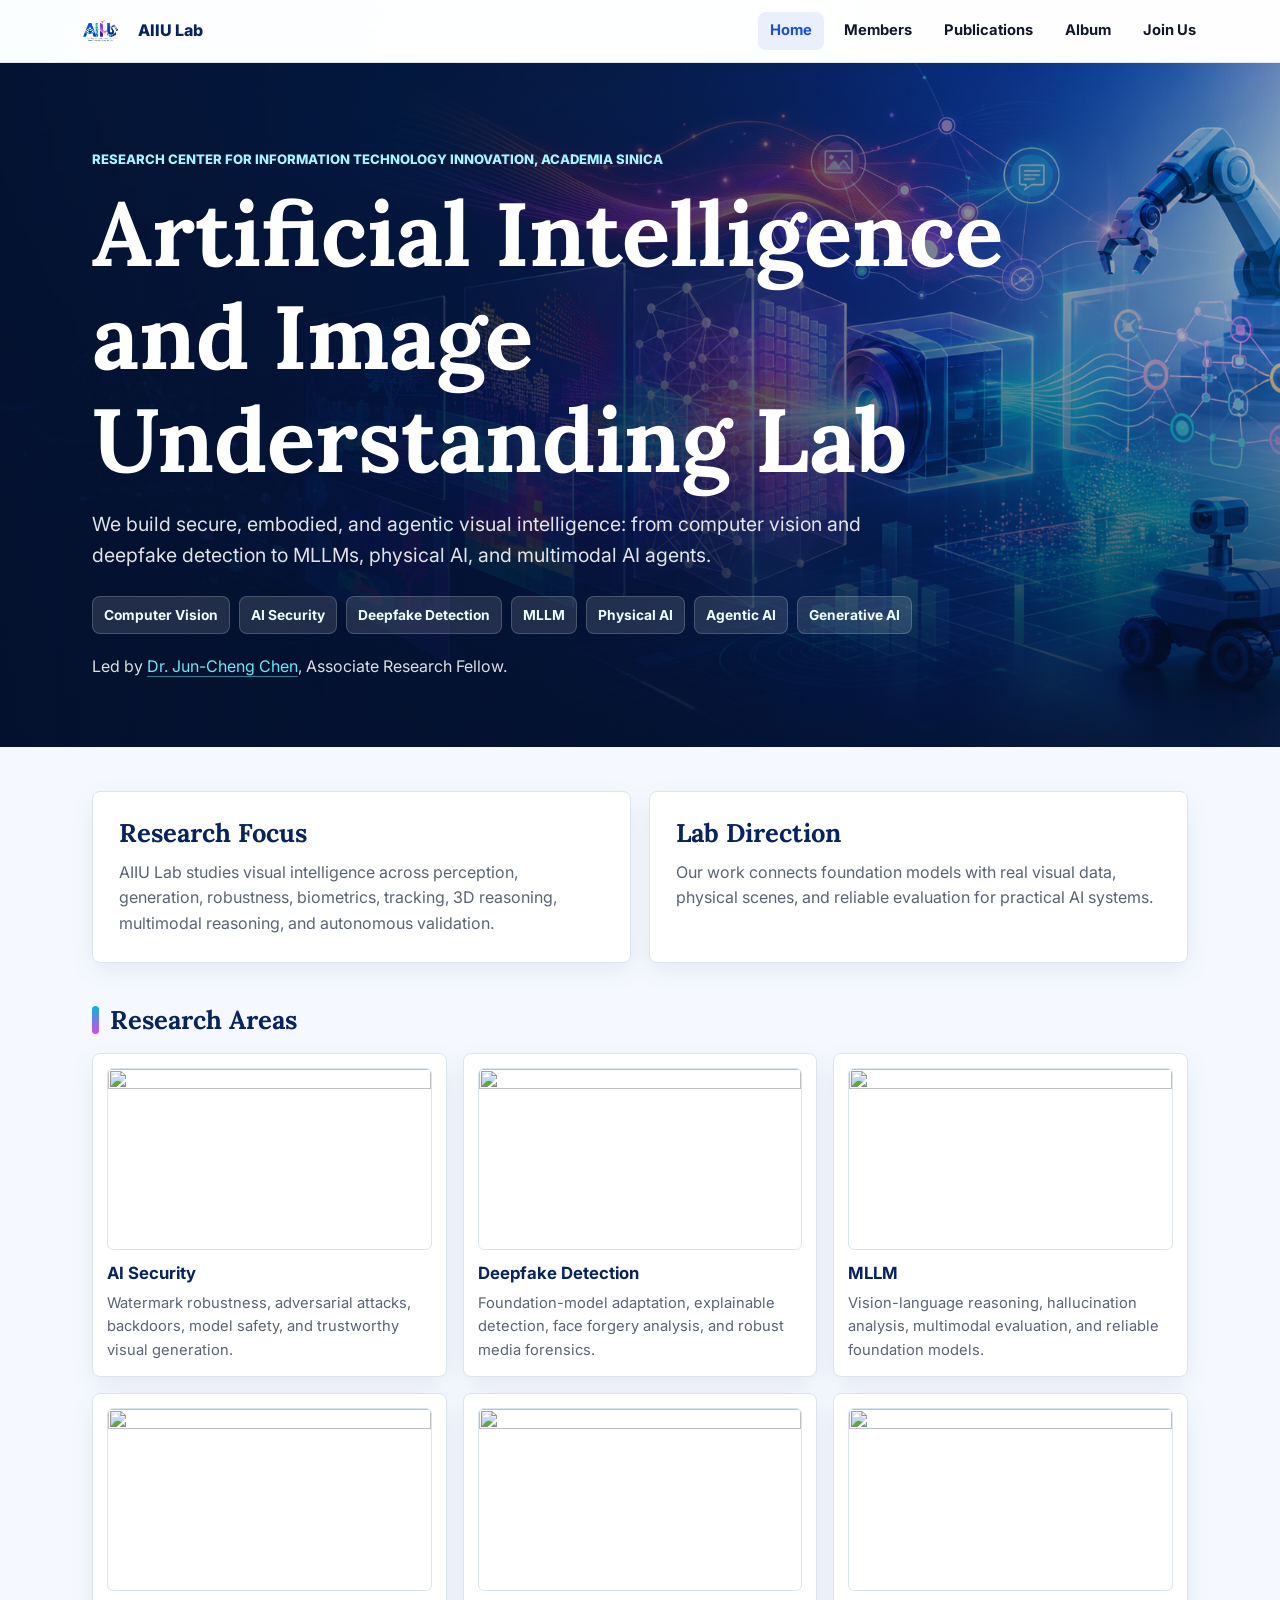
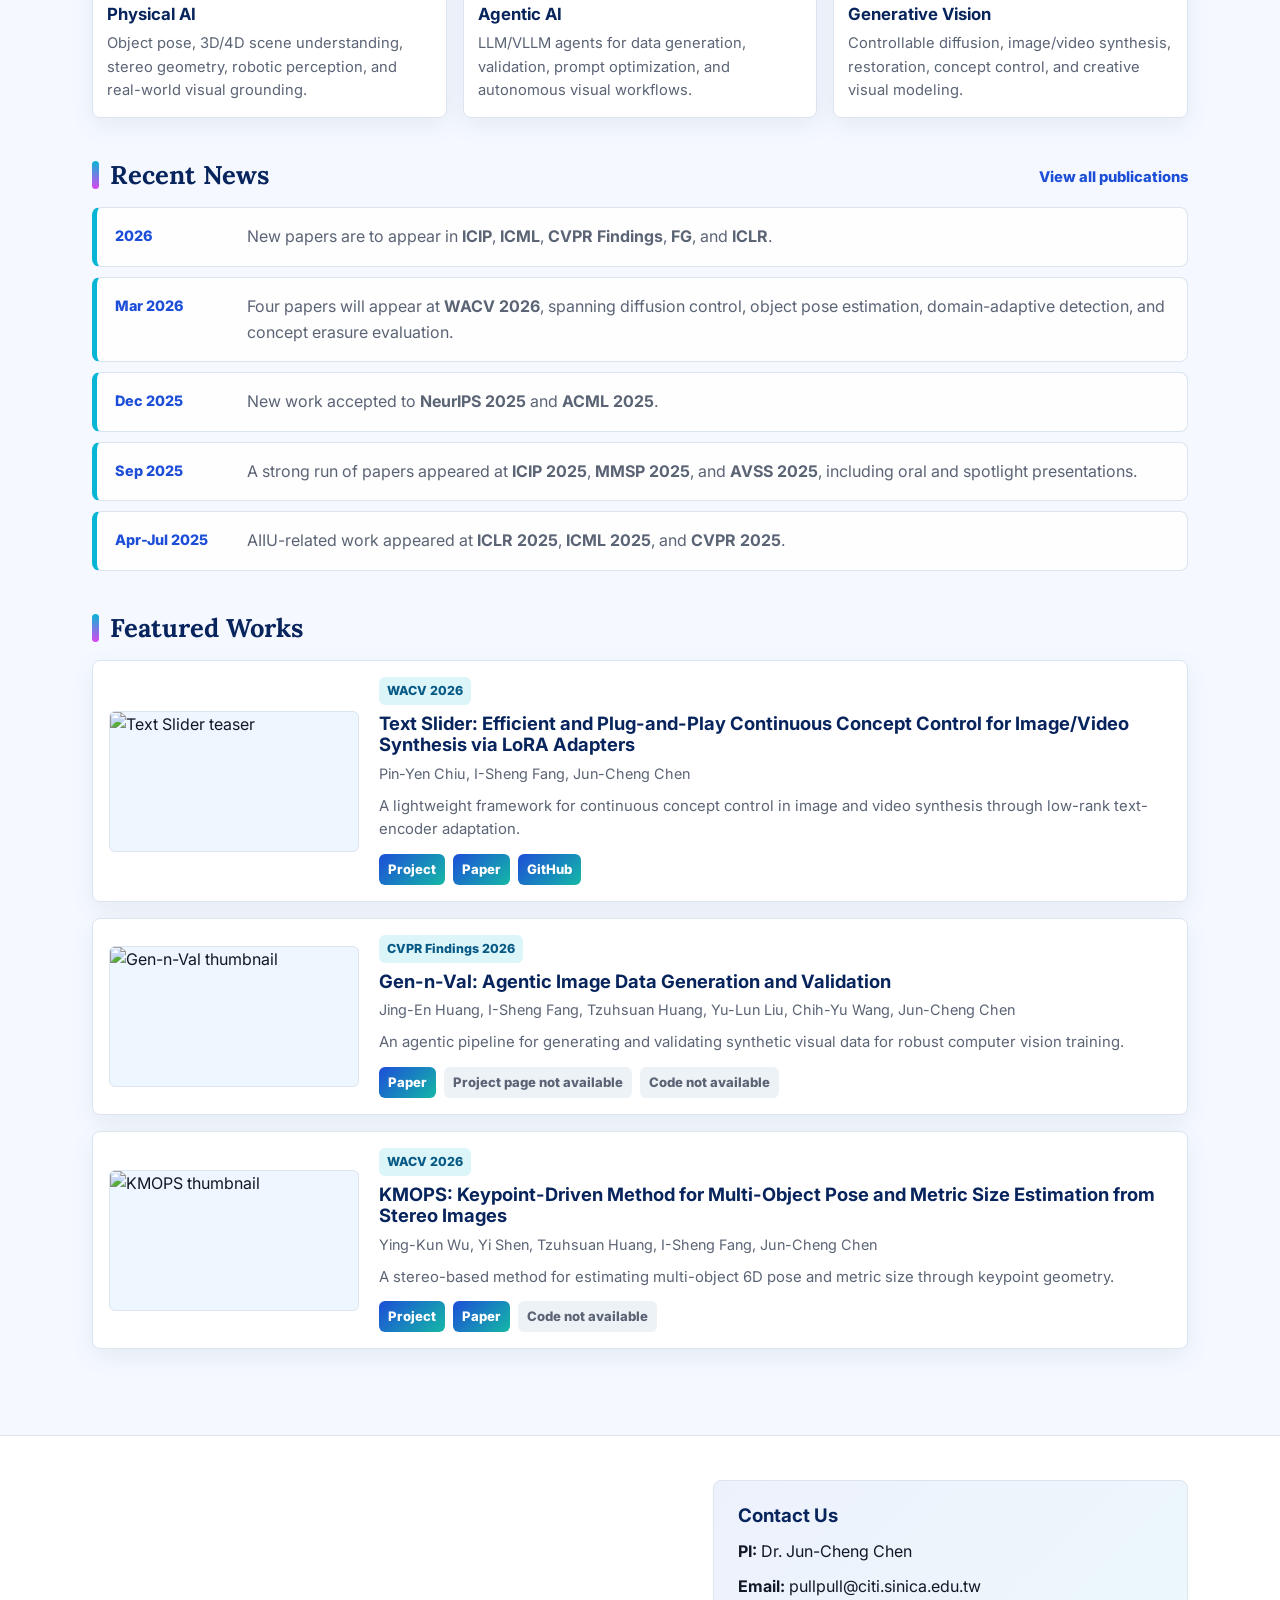
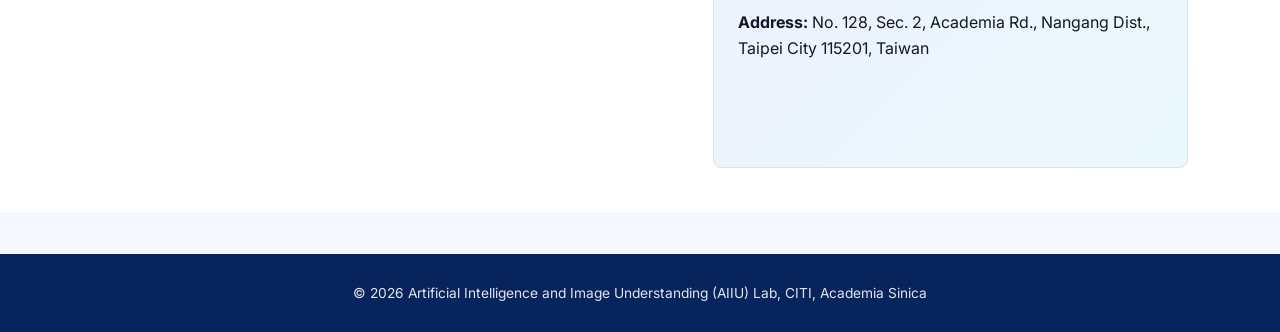
==== commit 2dbda37a: "upload the upgraded htmls" ====
--- a/index.html
+++ b/index.html
@@ -2,18 +2,19 @@
 <html lang="en">
 <head>
     <meta charset="UTF-8">
+    <meta name="viewport" content="width=device-width, initial-scale=1.0">
     <title>Home | AIIU Lab</title>
     <link rel="stylesheet" href="style.css">
 </head>
 <body>
     <nav>
         <div class="nav-container">
-            <a href="index.html" class="nav-logo">
-                <img src="assets/logo.jpg" alt="CITI Logo">
+            <a href="index.html" class="nav-logo active">
+                <img src="assets/AIIU_logo.png" alt="AIIU Lab Logo">
                 <span>AIIU Lab</span>
             </a>
             <ul>
-                <li><a href="index.html">Home</a></li>
+                <li><a class="active" href="index.html">Home</a></li>
                 <li><a href="members.html">Members</a></li>
                 <li><a href="publications.html">Publications</a></li>
                 <li><a href="album.html">Album</a></li>
@@ -22,94 +23,184 @@
         </div>
     </nav>
 
-    <header>
-        <h1>Artificial Intelligence & Image Understanding (AIIU) Lab</h1>
-        <p>Research Center for Information Technology Innovation, Academia Sinica</p>
-        <p style="font-size: 1.1rem; margin-top: 15px; max-width: 600px; margin-left: auto; margin-right: auto;">
-            Led by <strong>Dr. <a href="https://homepage.citi.sinica.edu.tw/pages/pullpull/index_en.html">Jun-Cheng Chen</a></strong> (Associate Research Fellow).<br>We focus on Computer Vision and Artificial Intelligence.
-        </p>
+    <header class="hero">
+        <img class="hero-bg" src="assets/aiiu-hero-banner.png" alt="">
+        <div class="hero-overlay"></div>
+        <div class="hero-content">
+            <div>
+                <p class="eyebrow">Research Center for Information Technology Innovation, Academia Sinica</p>
+                <h1>Artificial Intelligence and Image Understanding Lab</h1>
+                <p class="hero-copy">
+                    We build secure, embodied, and agentic visual intelligence: from computer vision and deepfake detection to MLLMs, physical AI, and multimodal AI agents.
+                </p>
+                <div class="hero-tags" aria-label="Research areas">
+                    <span>Computer Vision</span>
+                    <span>AI Security</span>
+                    <span>Deepfake Detection</span>
+                    <span>MLLM</span>
+                    <span>Physical AI</span>
+                    <span>Agentic AI</span>
+                    <span>Generative AI</span>
+                </div>
+                <p class="hero-pi">
+                    Led by <a href="https://homepage.citi.sinica.edu.tw/pages/pullpull/index_en.html" target="_blank" rel="noopener">Dr. Jun-Cheng Chen</a>, Associate Research Fellow.
+                </p>
+            </div>
+        </div>
     </header>
 
-    <div class="container">
-        <!-- Recent News -->
+    <main class="container">
+        <section class="intro-grid">
+            <article class="mission-panel">
+                <h2>Research Focus</h2>
+                <p>
+                    AIIU Lab studies visual intelligence across perception, generation, robustness, biometrics, tracking, 3D reasoning, multimodal reasoning, and autonomous validation.
+                </p>
+            </article>
+            <article class="mission-panel">
+                <h2>Lab Direction</h2>
+                <p>
+                    Our work connects foundation models with real visual data, physical scenes, and reliable evaluation for practical AI systems.
+                </p>
+            </article>
+        </section>
+
         <section>
-            <h2>Recent News</h2>
-            <!-- date may be wrong, please modify yourself -->
-            <div class="news-item">
-                <div class="news-date">Mar 2026</div>
-                <div class="news-content">One conference paper accepted to <strong>CVPR 2026</strong></div>
-            </div>
-            <div class="news-item">
-                <div class="news-date">Nov 2025</div>
-                <div class="news-content">Four conference paper accepted to <strong>WACV 2026</strong></div>
-            </div>
-            <div class="news-item">
-                <div class="news-date">Sep 2025</div>
-                <div class="news-content">One conference paper accepted to <strong>NeurIPS 2025</strong></div>
-            </div>
-            <div class="news-item">
-                <div class="news-date">Sep 2025</div>
-                <div class="news-content">Four conference paper accepted to <strong>ICIP 2025</strong></div>
-            </div>
-            <div class="news-item">
-                <div class="news-date">Sep 2025</div>
-                <div class="news-content">Two conference paper accepted to <strong>AVSS 2025</strong></div>
-            </div>
-            <div class="news-item">
-                <div class="news-date">Sep 2025</div>
-                <div class="news-content">One conference paper accepted to <strong>ICML 2025</strong></div>
-            </div>
-            <div class="news-item">
-                <div class="news-date">Sep 2025</div>
-                <div class="news-content">One conference paper accepted to <strong>CVPR 2025</strong></div>
-            </div>
-            <div class="news-item">
-                <div class="news-date">Sep 2025</div>
-                <div class="news-content">Two conference paper accepted to <strong>ICLR 2025</strong></div>
-            </div>
-        </section>
-
-        <!-- Latest Works -->
-         <section id="latest-works">
-            <h2 style="justify-content: center;">Latest Works</h2> <div class="work-card">
-                <img src="assets/textslider-teaser.gif" alt="Project Thumbnail">
-                <div class="work-info">
-                    <h3>Text Slider: Efficient and Plug-and-Play Continuous Concept Control for Image/Video Synthesis via LoRA Adapters</h3>
-                    <span class="work-authors">
-                        <a href="https://itsnickchiu.github.io/" target="_blank">Pin-Yen Chiu</a>, 
-                        <a href="https://ishengfang.github.io/">I-Sheng Fang</a>, and 
-                        <a href="https://homepage.citi.sinica.edu.tw/pages/pullpull/index_en.html">Jun-Cheng Chen</a>
-                    </span>
-                    <span class="work-venue">WACV 2026</span>
-                    <!-- <span class="work-authors"><a href="">Pin-Yen Chiu</a>, <a href="">I-Sheng Fang</a>, and <a href="">Jun-Cheng Chen</a></span> -->
-                    <p>A lightweight, plug-and-play framework for continuous concept control, achieving up to 47× faster training and 4× GPU memory reduction via low-rank adaptation within text encoder.</p>
-                    <div class="work-links">
-                        <a href="https://textslider.github.io/">[Project Page]</a> <a href="https://openaccess.thecvf.com/content/WACV2026/html/Chiu_Text_Slider_Efficient_and_Plug-and-Play_Continuous_Concept_Control_for_ImageVideo_WACV_2026_paper.html">[Paper]</a> <a href="https://github.com/aiiu-lab/TextSlider">[Code]</a>
+            <div class="section-heading">
+                <h2>Research Areas</h2>
+            </div>
+            <div class="research-grid">
+                <article class="research-card">
+                    <img src="assets/thumb-security.png" alt="">
+                    <h3>AI Security</h3>
+                    <p>Watermark robustness, adversarial attacks, backdoors, model safety, and trustworthy visual generation.</p>
+                </article>
+                <article class="research-card">
+                    <img src="assets/thumb-security.png" alt="">
+                    <h3>Deepfake Detection</h3>
+                    <p>Foundation-model adaptation, explainable detection, face forgery analysis, and robust media forensics.</p>
+                </article>
+                <article class="research-card">
+                    <img src="assets/thumb-multimodal.png" alt="">
+                    <h3>MLLM</h3>
+                    <p>Vision-language reasoning, hallucination analysis, multimodal evaluation, and reliable foundation models.</p>
+                </article>
+                <article class="research-card">
+                    <img src="assets/thumb-physical-ai.png" alt="">
+                    <h3>Physical AI</h3>
+                    <p>Object pose, 3D/4D scene understanding, stereo geometry, robotic perception, and real-world visual grounding.</p>
+                </article>
+                <article class="research-card">
+                    <img src="assets/thumb-multimodal.png" alt="">
+                    <h3>Agentic AI</h3>
+                    <p>LLM/VLLM agents for data generation, validation, prompt optimization, and autonomous visual workflows.</p>
+                </article>
+                <article class="research-card">
+                    <img src="assets/thumb-generative.png" alt="">
+                    <h3>Generative Vision</h3>
+                    <p>Controllable diffusion, image/video synthesis, restoration, concept control, and creative visual modeling.</p>
+                </article>
+            </div>
+        </section>
+
+        <section>
+            <div class="section-heading">
+                <h2>Recent News</h2>
+                <a href="publications.html">View all publications</a>
+            </div>
+            <div class="news-list">
+                <div class="news-item">
+                    <div class="news-date">2026</div>
+                    <div class="news-content">New papers are to appear in <strong>ICIP</strong>, <strong>ICML</strong>, <strong>CVPR Findings</strong>, <strong>FG</strong>, and <strong>ICLR</strong>.</div>
+                </div>
+                <div class="news-item">
+                    <div class="news-date">Mar 2026</div>
+                    <div class="news-content">Four papers will appear at <strong>WACV 2026</strong>, spanning diffusion control, object pose estimation, domain-adaptive detection, and concept erasure evaluation.</div>
+                </div>
+                <div class="news-item">
+                    <div class="news-date">Dec 2025</div>
+                    <div class="news-content">New work accepted to <strong>NeurIPS 2025</strong> and <strong>ACML 2025</strong>.</div>
+                </div>
+                <div class="news-item">
+                    <div class="news-date">Sep 2025</div>
+                    <div class="news-content">A strong run of papers appeared at <strong>ICIP 2025</strong>, <strong>MMSP 2025</strong>, and <strong>AVSS 2025</strong>, including oral and spotlight presentations.</div>
+                </div>
+                <div class="news-item">
+                    <div class="news-date">Apr-Jul 2025</div>
+                    <div class="news-content">AIIU-related work appeared at <strong>ICLR 2025</strong>, <strong>ICML 2025</strong>, and <strong>CVPR 2025</strong>.</div>
+                </div>
+            </div>
+        </section>
+
+        <section id="latest-works">
+            <div class="section-heading">
+                <h2>Featured Works</h2>
+            </div>
+            <div class="work-grid">
+                <article class="work-card">
+                    <img src="assets/textslider-teaser.gif" alt="Text Slider teaser">
+                    <div class="work-info">
+                        <span class="work-venue">WACV 2026</span>
+                        <h3>Text Slider: Efficient and Plug-and-Play Continuous Concept Control for Image/Video Synthesis via LoRA Adapters</h3>
+                        <p class="work-authors">Pin-Yen Chiu, I-Sheng Fang, Jun-Cheng Chen</p>
+                        <p>A lightweight framework for continuous concept control in image and video synthesis through low-rank text-encoder adaptation.</p>
+                        <div class="work-links">
+                            <a href="https://textslider.github.io/" target="_blank" rel="noopener">Project</a>
+                            <a href="https://arxiv.org/abs/2509.18831" target="_blank" rel="noopener">Paper</a>
+                            <a href="https://github.com/aiiu-lab/TextSlider" target="_blank" rel="noopener">GitHub</a>
+                        </div>
                     </div>
-                </div>
-            </div>
-        </section>
-    </div>
+                </article>
+
+                <article class="work-card">
+                    <img src="assets/thumb-multimodal.png" alt="Gen-n-Val thumbnail">
+                    <div class="work-info">
+                        <span class="work-venue">CVPR Findings 2026</span>
+                        <h3>Gen-n-Val: Agentic Image Data Generation and Validation</h3>
+                        <p class="work-authors">Jing-En Huang, I-Sheng Fang, Tzuhsuan Huang, Yu-Lun Liu, Chih-Yu Wang, Jun-Cheng Chen</p>
+                        <p>An agentic pipeline for generating and validating synthetic visual data for robust computer vision training.</p>
+                        <div class="work-links">
+                            <a href="https://arxiv.org/abs/2506.04676" target="_blank" rel="noopener">Paper</a>
+                            <span>Project page not available</span>
+                            <span>Code not available</span>
+                        </div>
+                    </div>
+                </article>
+
+                <article class="work-card">
+                    <img src="assets/thumb-physical-ai.png" alt="KMOPS thumbnail">
+                    <div class="work-info">
+                        <span class="work-venue">WACV 2026</span>
+                        <h3>KMOPS: Keypoint-Driven Method for Multi-Object Pose and Metric Size Estimation from Stereo Images</h3>
+                        <p class="work-authors">Ying-Kun Wu, Yi Shen, Tzuhsuan Huang, I-Sheng Fang, Jun-Cheng Chen</p>
+                        <p>A stereo-based method for estimating multi-object 6D pose and metric size through keypoint geometry.</p>
+                        <div class="work-links">
+                            <a href="https://kmopss.github.io/" target="_blank" rel="noopener">Project</a>
+                            <a href="https://openaccess.thecvf.com/content/WACV2026/papers/Wu_KMOPS_Keypoint-Driven_Method_for_Multi-Object_Pose_and_Metric_Size_Estimation_WACV_2026_paper.pdf" target="_blank" rel="noopener">Paper</a>
+                            <span>Code not available</span>
+                        </div>
+                    </div>
+                </article>
+            </div>
+        </section>
+    </main>
 
     <section class="footer-contact">
-        <div class="container" style="padding:0 20px;">
+        <div class="container">
             <div class="contact-grid">
                 <div class="map-container">
                     <iframe src="https://www.google.com/maps/embed?pb=!1m18!1m12!1m3!1d3614.7682432565284!2d121.61289517571558!3d25.041937937971205!2m3!1f0!2f0!3f0!3m2!1i1024!2i768!4f13.1!3m3!1m2!1s0x3442ab45c1d46267%3A0x79cd186dabf5a4b6!2sResearch%20Center%20for%20Information%20Technology%2C%20Academia%20Sinica!5e0!3m2!1sen!2stw!4v1774527193305!5m2!1sen!2stw" width="600" height="450" style="border:0;" allowfullscreen="" loading="lazy" referrerpolicy="no-referrer-when-downgrade"></iframe>
                 </div>
                 <div class="contact-info">
                     <h3>Contact Us</h3>
-                    <div class="contact-details">
-                        <p><strong>PI:</strong> Dr. Jun-Cheng Chen</p>
-                        <p><strong>Email:</strong> pullpull@citi.sinica.edu.tw</p>
-                        <p><strong>Address:</strong> No. 128, Sec. 2, Academia Rd., Nangang Dist., Taipei City 115201, Taiwan (Research Center for Information Technology Innovation)</p>
-                        <!-- <p><strong>Office:</strong> Room 405, CITI Building</p> -->
-                    </div>
+                    <p><strong>PI:</strong> Dr. Jun-Cheng Chen</p>
+                    <p><strong>Email:</strong> pullpull@citi.sinica.edu.tw</p>
+                    <p><strong>Address:</strong> No. 128, Sec. 2, Academia Rd., Nangang Dist., Taipei City 115201, Taiwan</p>
                 </div>
             </div>
         </div>
     </section>
 
-    <footer>&copy; 2026 Artificial Intelligence & Image Understanding (AIIU) Lab, CITI, Academia Sinica</footer>
+    <footer>&copy; 2026 Artificial Intelligence and Image Understanding (AIIU) Lab, CITI, Academia Sinica</footer>
 </body>
-</html>+</html>
--- a/style.css
+++ b/style.css
@@ -1,265 +1,939 @@
-/* style.css - 實驗室網站完整整合版 (2026/03) */
-@import url('https://fonts.googleapis.com/css2?family=Lora:ital,wght@0,600;0,700;1,400&family=Noto+Sans:wght@400;500;700&display=swap');
+@import url('https://fonts.googleapis.com/css2?family=Inter:wght@400;500;600;700;800&family=Lora:wght@600;700&display=swap');
 
 :root {
-    --citi-blue: #004ea2;
-    --citi-blue-dark: #003a7a;
-    --citi-blue-light: #e6f0fa;
-    --citi-red: #d12128;
-    --citi-green: #00703c;
-    --text-main: #333333;
-    --text-muted: #777777;
-    --bg-light: #f8f9fa;
-    --shadow-sm: 0 2px 10px rgba(0,0,0,0.05);
-    --shadow-md: 0 10px 30px rgba(0,0,0,0.08);
-    --radius: 12px;
+    --ink: #111827;
+    --muted: #5b6475;
+    --line: #dce4ef;
+    --paper: #ffffff;
+    --soft: #f5f9ff;
+    --cobalt: #1d4ed8;
+    --deep: #08245d;
+    --cyan: #06b6d4;
+    --teal: #14b8a6;
+    --coral: #f9736a;
+    --magenta: #d946ef;
+    --green: #10b981;
+    --shadow: 0 16px 40px rgba(21, 45, 94, 0.12);
+    --radius: 8px;
+}
+
+* {
+    box-sizing: border-box;
+}
+
+html {
+    scroll-behavior: smooth;
 }
 
 body {
-    font-family: 'Noto Sans', sans-serif;
-    color: var(--text-main);
     margin: 0;
-    line-height: 1.5;
-    background-color: #fff;
-}
-
-h1, h2, h3 { font-family: 'Lora', serif; color: var(--citi-blue); margin-top: 0; }
-a { color: var(--citi-red); text-decoration: none; transition: 0.3s; }
-a:hover { color: var(--citi-blue); }
-
-/* ================= 導覽列 (Logo & Tabs 並排) ================= */
+    font-family: Inter, "Noto Sans", Arial, sans-serif;
+    color: var(--ink);
+    line-height: 1.6;
+    background:
+        radial-gradient(circle at top left, rgba(6, 182, 212, 0.14), transparent 32rem),
+        radial-gradient(circle at top right, rgba(217, 70, 239, 0.12), transparent 30rem),
+        var(--soft);
+}
+
+a {
+    color: var(--cobalt);
+    text-decoration: none;
+    transition: color 0.2s ease, border-color 0.2s ease, background 0.2s ease;
+}
+
+a:hover {
+    color: var(--magenta);
+}
+
+h1,
+h2,
+h3 {
+    margin: 0;
+    line-height: 1.15;
+}
+
+h1,
+h2 {
+    font-family: Lora, Georgia, serif;
+    color: var(--deep);
+}
+
+p {
+    margin: 0;
+}
+
 nav {
-    background: #fff;
-    padding: 10px 0;
     position: sticky;
     top: 0;
-    z-index: 1000;
-    box-shadow: 0 2px 15px rgba(0,0,0,0.03);
-}
+    z-index: 20;
+    background: rgba(255, 255, 255, 0.9);
+    border-bottom: 1px solid rgba(220, 228, 239, 0.85);
+    backdrop-filter: blur(18px);
+}
+
 .nav-container {
-    max-width: 1100px;
+    max-width: 1180px;
     margin: 0 auto;
-    padding: 0 20px;
+    padding: 10px 22px;
+    display: flex;
+    align-items: center;
+    justify-content: space-between;
+    gap: 18px;
+}
+
+.nav-logo {
+    display: flex;
+    align-items: center;
+    gap: 10px;
+    min-width: max-content;
+}
+
+.nav-logo img {
+    width: 56px;
+    height: 42px;
+    object-fit: contain;
+}
+
+.nav-logo span {
+    color: var(--deep);
+    font-weight: 800;
+    letter-spacing: 0;
+}
+
+nav ul {
+    display: flex;
+    align-items: center;
+    justify-content: flex-end;
+    flex-wrap: wrap;
+    gap: 8px;
+    margin: 0;
+    padding: 0;
+    list-style: none;
+}
+
+nav li a {
+    display: inline-flex;
+    align-items: center;
+    min-height: 36px;
+    padding: 7px 12px;
+    border-radius: var(--radius);
+    color: var(--ink);
+    font-weight: 700;
+    font-size: 0.92rem;
+}
+
+nav li a:hover,
+nav li a.active {
+    color: var(--cobalt);
+    background: rgba(29, 78, 216, 0.09);
+}
+
+.container {
+    max-width: 1140px;
+    margin: 0 auto;
+    padding: 44px 22px;
+}
+
+.hero {
+    position: relative;
+    min-height: 560px;
+    display: grid;
+    align-items: end;
+    overflow: hidden;
+    background: var(--deep);
+}
+
+.hero-bg {
+    position: absolute;
+    inset: 0;
+    width: 100%;
+    height: 100%;
+    object-fit: cover;
+}
+
+.hero-overlay {
+    position: absolute;
+    inset: 0;
+    background:
+        linear-gradient(90deg, rgba(4, 17, 46, 0.94) 0%, rgba(4, 17, 46, 0.78) 38%, rgba(4, 17, 46, 0.18) 100%),
+        linear-gradient(0deg, rgba(4, 17, 46, 0.88), rgba(4, 17, 46, 0.12) 58%);
+}
+
+.hero-content {
+    position: relative;
+    width: min(1140px, 100%);
+    margin: 0 auto;
+    padding: 86px 22px 68px;
+    color: #fff;
+}
+
+.eyebrow {
+    margin-bottom: 12px;
+    color: #a7f3ff;
+    font-size: 0.82rem;
+    font-weight: 800;
+    text-transform: uppercase;
+    letter-spacing: 0;
+}
+
+.hero h1 {
+    max-width: 1040px;
+    color: #fff;
+    font-size: clamp(2.8rem, 7vw, 6.5rem);
+    letter-spacing: 0;
+}
+
+.hero-copy {
+    max-width: 840px;
+    margin-top: 18px;
+    color: rgba(255, 255, 255, 0.88);
+    font-size: clamp(1rem, 1.8vw, 1.22rem);
+}
+
+.hero-tags {
+    display: flex;
+    flex-wrap: wrap;
+    gap: 9px;
+    margin-top: 24px;
+}
+
+.hero-tags span {
+    padding: 7px 11px;
+    border-radius: var(--radius);
+    color: #ecfeff;
+    background: rgba(255, 255, 255, 0.12);
+    border: 1px solid rgba(255, 255, 255, 0.18);
+    font-size: 0.86rem;
+    font-weight: 700;
+}
+
+.hero-pi {
+    margin-top: 20px;
+    color: rgba(255, 255, 255, 0.86);
+}
+
+.hero-pi a {
+    color: #67e8f9;
+    border-bottom: 1px solid rgba(103, 232, 249, 0.5);
+}
+
+.intro-grid {
+    display: grid;
+    grid-template-columns: repeat(2, minmax(0, 1fr));
+    gap: 18px;
+}
+
+.research-grid {
+    display: grid;
+    grid-template-columns: repeat(3, minmax(0, 1fr));
+    gap: 16px;
+}
+
+.research-card {
+    min-height: 235px;
+    padding: 14px;
+    background: var(--paper);
+    border: 1px solid var(--line);
+    border-radius: var(--radius);
+    box-shadow: 0 8px 26px rgba(21, 45, 94, 0.07);
+}
+
+.research-card img {
+    width: 100%;
+    aspect-ratio: 16 / 9;
+    object-fit: cover;
+    border-radius: 6px;
+    border: 1px solid var(--line);
+}
+
+.research-card h3 {
+    margin-top: 14px;
+    color: var(--deep);
+    font-size: 1.05rem;
+}
+
+.research-card p {
+    margin-top: 8px;
+    color: var(--muted);
+    font-size: 0.92rem;
+}
+
+.mission-panel {
+    padding: 26px;
+    background: var(--paper);
+    border: 1px solid var(--line);
+    border-radius: var(--radius);
+    box-shadow: 0 8px 26px rgba(21, 45, 94, 0.07);
+}
+
+.mission-panel h2,
+.section-heading h2 {
+    color: var(--deep);
+    font-size: 1.6rem;
+}
+
+.mission-panel p {
+    margin-top: 12px;
+    color: var(--muted);
+}
+
+.section-heading {
     display: flex;
     justify-content: space-between;
+    align-items: end;
+    gap: 18px;
+    margin-bottom: 18px;
+}
+
+.section-heading h2 {
+    display: flex;
     align-items: center;
-}
-.nav-logo { display: flex; align-items: center; gap: 10px; text-decoration: none; }
-.nav-logo img { height: 38px; width: auto; }
-.nav-logo span { font-family: 'Lora', serif; font-weight: 700; color: var(--citi-blue); font-size: 1.1rem; }
-nav ul { list-style: none; display: flex; gap: 20px; margin: 0; padding: 0; }
-nav ul li a { color: var(--text-main); font-weight: 600; font-size: 0.95rem; }
-nav ul li a:hover { color: var(--citi-red); }
-
-/* ================= Header ================= */
-header {
+    gap: 11px;
+}
+
+.section-heading h2::before {
+    content: "";
+    width: 7px;
+    height: 28px;
+    border-radius: 999px;
+    background: linear-gradient(180deg, var(--cyan), var(--magenta));
+}
+
+.section-heading > a {
+    font-weight: 800;
+    font-size: 0.92rem;
+}
+
+.news-list {
+    display: grid;
+    gap: 10px;
+}
+
+.news-item {
+    display: grid;
+    grid-template-columns: 116px minmax(0, 1fr);
+    gap: 16px;
+    align-items: start;
+    padding: 16px 18px;
+    background: rgba(255, 255, 255, 0.92);
+    border: 1px solid var(--line);
+    border-left: 5px solid var(--cyan);
+    border-radius: var(--radius);
+}
+
+.news-date {
+    color: var(--cobalt);
+    font-weight: 800;
+    font-size: 0.9rem;
+}
+
+.news-content {
+    color: var(--muted);
+}
+
+.work-grid {
+    display: grid;
+    gap: 16px;
+}
+
+.work-card {
+    display: grid;
+    grid-template-columns: 250px minmax(0, 1fr);
+    gap: 20px;
+    align-items: center;
+    padding: 16px;
+    background: var(--paper);
+    border: 1px solid var(--line);
+    border-radius: var(--radius);
+    box-shadow: 0 8px 26px rgba(21, 45, 94, 0.07);
+}
+
+.work-card img {
+    width: 100%;
+    aspect-ratio: 16 / 9;
+    object-fit: cover;
+    border-radius: 6px;
+    border: 1px solid var(--line);
+    background: #eef6ff;
+}
+
+.work-info {
+    min-width: 0;
+}
+
+.work-venue,
+.pub-venue {
+    display: inline-flex;
+    width: fit-content;
+    margin-bottom: 8px;
+    padding: 4px 8px;
+    border-radius: 6px;
+    color: #075985;
+    background: rgba(6, 182, 212, 0.14);
+    font-size: 0.78rem;
+    font-weight: 800;
+}
+
+.work-info h3 {
+    color: var(--deep);
+    font-size: 1.15rem;
+}
+
+.work-authors {
+    margin-top: 6px;
+    color: var(--muted);
+    font-size: 0.9rem;
+}
+
+.work-info p:not(.work-authors) {
+    margin-top: 10px;
+    color: var(--muted);
+    font-size: 0.93rem;
+}
+
+.work-links,
+.pub-links {
+    display: flex;
+    flex-wrap: wrap;
+    gap: 8px;
+    margin-top: 12px;
+}
+
+.work-links a,
+.pub-links a,
+.work-links span,
+.pub-links span {
+    display: inline-flex;
+    align-items: center;
+    min-height: 30px;
+    padding: 5px 9px;
+    border-radius: 6px;
+    font-size: 0.82rem;
+    font-weight: 800;
+}
+
+.work-links a,
+.pub-links a {
+    color: #fff;
+    background: linear-gradient(135deg, var(--cobalt), var(--teal));
+}
+
+.work-links a:hover,
+.pub-links a:hover {
+    color: #fff;
+    background: linear-gradient(135deg, var(--magenta), var(--coral));
+}
+
+.work-links span,
+.pub-links span {
+    color: var(--muted);
+    background: #edf2f7;
+}
+
+.page-hero {
+    padding: 54px 22px 42px;
+    background: linear-gradient(135deg, rgba(6, 182, 212, 0.18), rgba(217, 70, 239, 0.12)), #fff;
+    border-bottom: 1px solid var(--line);
+}
+
+.page-hero-inner {
+    max-width: 1140px;
+    margin: 0 auto;
+}
+
+.page-hero h1 {
+    color: var(--deep);
+    font-size: clamp(2.2rem, 5vw, 4rem);
+}
+
+.page-hero p {
+    max-width: 760px;
+    margin-top: 12px;
+    color: var(--muted);
+    font-size: 1.05rem;
+}
+
+.page-hero .eyebrow {
+    color: var(--cobalt);
+}
+
+.pub-tools {
+    display: flex;
+    flex-wrap: wrap;
+    justify-content: space-between;
+    gap: 14px;
+    margin-bottom: 22px;
+}
+
+.pub-filters {
+    display: flex;
+    flex-wrap: wrap;
+    gap: 8px;
+}
+
+.pub-filter {
+    min-height: 36px;
+    padding: 7px 11px;
+    border: 1px solid var(--line);
+    border-radius: var(--radius);
+    color: var(--ink);
+    background: #fff;
+    font: inherit;
+    font-size: 0.9rem;
+    font-weight: 800;
+    cursor: pointer;
+}
+
+.pub-filter.active,
+.pub-filter:hover {
+    color: #fff;
+    border-color: var(--cobalt);
+    background: var(--cobalt);
+}
+
+.pub-search {
+    width: min(100%, 320px);
+    min-height: 38px;
+    padding: 8px 12px;
+    border: 1px solid var(--line);
+    border-radius: var(--radius);
+    color: var(--ink);
+    font: inherit;
+}
+
+.pub-section {
+    margin-top: 28px;
+}
+
+.pub-section h2 {
+    margin-bottom: 14px;
+    color: var(--deep);
+    font-size: 1.45rem;
+}
+
+.pub-list {
+    display: grid;
+    gap: 14px;
+}
+
+.pub-card {
+    display: grid;
+    grid-template-columns: 210px minmax(0, 1fr);
+    gap: 18px;
+    padding: 14px;
+    background: var(--paper);
+    border: 1px solid var(--line);
+    border-radius: var(--radius);
+}
+
+.pub-card img {
+    width: 100%;
+    aspect-ratio: 16 / 9;
+    object-fit: cover;
+    border: 1px solid var(--line);
+    border-radius: 6px;
+    background: #eef6ff;
+}
+
+.pub-title {
+    display: block;
+    color: var(--deep);
+    font-weight: 800;
+    line-height: 1.3;
+}
+
+.pub-authors,
+.pub-meta {
+    margin-top: 6px;
+    color: var(--muted);
+    font-size: 0.91rem;
+}
+
+.pub-meta {
+    color: #334155;
+}
+
+.pub-year {
+    color: var(--magenta);
+    font-weight: 800;
+}
+
+.member-list,
+.alumni-list {
+    max-width: 950px;
+    margin: 0 auto;
+    padding: 0;
+    list-style: none;
+}
+
+.people-hero {
+    background: linear-gradient(135deg, rgba(20, 184, 166, 0.16), rgba(29, 78, 216, 0.13)), #fff;
+}
+
+.album-hero {
+    background: linear-gradient(135deg, rgba(249, 115, 106, 0.16), rgba(6, 182, 212, 0.15)), #fff;
+}
+
+.join-hero {
+    background: linear-gradient(135deg, rgba(217, 70, 239, 0.15), rgba(16, 185, 129, 0.14)), #fff;
+}
+
+.people-grid,
+.join-grid {
+    display: grid;
+    grid-template-columns: repeat(3, minmax(0, 1fr));
+    gap: 16px;
+}
+
+.pi-grid {
+    grid-template-columns: minmax(0, 1fr);
+}
+
+.person-card,
+.join-card {
+    display: grid;
+    gap: 14px;
+    align-content: start;
+    min-height: 100%;
+    padding: 18px;
+    background: var(--paper);
+    border: 1px solid var(--line);
+    border-radius: var(--radius);
+    box-shadow: 0 8px 26px rgba(21, 45, 94, 0.07);
+}
+
+.featured-person {
+    grid-template-columns: 180px minmax(0, 1fr);
+    align-items: center;
+}
+
+.person-photo,
+.person-initials {
+    width: 112px;
+    height: 112px;
+    border-radius: 50%;
+    border: 3px solid #fff;
+    box-shadow: 0 12px 26px rgba(21, 45, 94, 0.16);
+}
+
+.featured-person .person-photo {
+    width: 160px;
+    height: 160px;
+}
+
+.person-photo {
+    object-fit: cover;
+    background: #eef6ff;
+}
+
+.person-initials {
+    display: grid;
+    place-items: center;
+    color: #fff;
+    background: linear-gradient(135deg, var(--cobalt), var(--magenta));
+    font-weight: 800;
+    font-size: 1.65rem;
+}
+
+.person-kicker {
+    color: var(--cobalt);
+    font-size: 0.78rem;
+    font-weight: 800;
+    text-transform: uppercase;
+    letter-spacing: 0;
+}
+
+.person-info h3,
+.join-card h3 {
+    color: var(--deep);
+    font-size: 1.2rem;
+}
+
+.person-info p,
+.join-card p {
+    margin-top: 6px;
+    color: var(--muted);
+    font-size: 0.92rem;
+}
+
+.person-focus {
+    min-height: 66px;
+}
+
+.person-links {
+    display: flex;
+    flex-wrap: wrap;
+    gap: 8px;
+    margin-top: 14px;
+}
+
+.person-links a,
+.person-links span {
+    display: inline-flex;
+    align-items: center;
+    min-height: 30px;
+    padding: 5px 9px;
+    border-radius: 6px;
+    font-size: 0.82rem;
+    font-weight: 800;
+}
+
+.person-links a {
+    color: #fff;
+    background: linear-gradient(135deg, var(--cobalt), var(--teal));
+}
+
+.person-links span {
+    color: var(--muted);
+    background: #edf2f7;
+}
+
+.alumni-head {
+    color: var(--deep);
+    background: linear-gradient(135deg, rgba(6, 182, 212, 0.11), rgba(29, 78, 216, 0.08));
+    font-weight: 800;
+}
+
+.join-card {
+    position: relative;
+    overflow: hidden;
+}
+
+.join-card::before {
+    content: "";
+    position: absolute;
+    inset: 0 0 auto;
+    height: 4px;
+    background: linear-gradient(90deg, var(--cyan), var(--magenta), var(--coral));
+}
+
+.join-icon {
+    display: grid;
+    place-items: center;
+    width: 52px;
+    height: 52px;
+    border-radius: var(--radius);
+    color: #fff;
+    background: linear-gradient(135deg, var(--cobalt), var(--teal));
+    font-weight: 800;
+}
+
+.member-item,
+.alumni-item {
+    display: grid;
+    gap: 12px;
+    align-items: center;
+    padding: 14px;
+    background: #fff;
+    border: 1px solid var(--line);
+    border-radius: var(--radius);
+    margin-bottom: 10px;
+}
+
+.member-item {
+    grid-template-columns: 58px minmax(0, 1fr);
+}
+
+.member-avatar {
+    width: 58px;
+    height: 58px;
+    object-fit: contain;
+    border-radius: 50%;
+    background: #eef6ff;
+    padding: 4px;
+}
+
+.member-info {
+    display: grid;
+    gap: 2px;
+}
+
+.member-name {
+    color: var(--deep);
+    font-weight: 800;
+}
+
+.member-role,
+.member-research,
+.member-links,
+.alumni-period {
+    color: var(--muted);
+    font-size: 0.9rem;
+}
+
+.alumni-section {
+    margin-top: 42px;
+}
+
+.alumni-item {
+    grid-template-columns: 1.3fr 0.8fr 1.4fr;
+}
+
+.alumni-name,
+.alumni-destination {
+    font-weight: 700;
+}
+
+.footer-contact {
+    background: #fff;
+    border-top: 1px solid var(--line);
+}
+
+.contact-grid {
+    display: grid;
+    grid-template-columns: 1.25fr 1fr;
+    gap: 28px;
+    align-items: stretch;
+}
+
+.map-container iframe {
+    width: 100%;
+    height: 280px;
+    border-radius: var(--radius);
+}
+
+.contact-info {
+    padding: 24px;
+    border-radius: var(--radius);
+    background: linear-gradient(135deg, rgba(29, 78, 216, 0.08), rgba(6, 182, 212, 0.08));
+    border: 1px solid var(--line);
+}
+
+.contact-info h3 {
+    margin-bottom: 12px;
+    color: var(--deep);
+}
+
+.contact-info p + p {
+    margin-top: 10px;
+}
+
+.album-grid {
+    display: grid;
+    grid-template-columns: repeat(auto-fill, minmax(260px, 1fr));
+    gap: 16px;
+}
+
+.album-item {
+    position: relative;
+    height: 220px;
+    overflow: hidden;
+    border-radius: var(--radius);
+    border: 1px solid var(--line);
+    background: #fff;
+}
+
+.album-item img {
+    width: 100%;
+    height: 100%;
+    object-fit: cover;
+    display: block;
+    transition: transform 0.35s ease;
+}
+
+.album-logo-tile {
+    background: #fff;
+}
+
+.album-logo-tile img {
+    object-fit: contain;
+    padding: 26px;
+}
+
+.album-item::after {
+    content: attr(data-description);
+    position: absolute;
+    inset: auto 0 0;
+    padding: 42px 14px 14px;
+    color: #fff;
+    background: linear-gradient(to top, rgba(4, 17, 46, 0.88), transparent);
+    font-size: 0.88rem;
+    font-weight: 700;
+    opacity: 0;
+    transition: opacity 0.25s ease;
+}
+
+.album-item:hover img {
+    transform: scale(1.05);
+}
+
+.album-item:hover::after {
+    opacity: 1;
+}
+
+section {
+    margin-bottom: 42px;
+}
+
+footer {
+    padding: 28px 22px;
+    color: rgba(255, 255, 255, 0.88);
+    background: var(--deep);
     text-align: center;
-    padding: 50px 20px;
-    background: linear-gradient(135deg, var(--citi-blue-light) 0%, #fff 100%);
-    border-bottom: 1px solid #eee;
-}
-header h1 { font-size: 2.2rem; margin-bottom: 8px; }
-
-/* ================= 佈局與通用間距 ================= */
-.container { max-width: 1050px; margin: 0 auto; padding: 30px 20px; }
-section { margin-bottom: 40px; }
-h2 { font-size: 1.7rem; display: flex; align-items: center; margin-bottom: 25px; }
-h2::before { content: ''; width: 6px; height: 26px; background: var(--citi-red); margin-right: 12px; border-radius: 3px; }
-
-/* ================= Latest Works: 寬版且資訊高密度 ================= */
-.work-card { 
-    display: flex; gap: 20px; background: #fff; padding: 10px 18px; 
-    border-radius: var(--radius); box-shadow: var(--shadow-sm); 
-    border: 1px solid #f0f0f0; margin: 0 auto 8px auto; 
-    max-width: 950px; align-items: center; transition: 0.3s;
-}
-.work-card:hover { box-shadow: var(--shadow-md); transform: translateY(-2px); }
-
-/* 長方形研究截圖 */
-.work-card img { 
-    width: 200px; height: 75px; object-fit: cover; 
-    border-radius: 4px; flex-shrink: 0; border: 1px solid #eee; 
-}
-
-.work-info { display: flex; flex-direction: column; justify-content: center; overflow: hidden; }
-
-/* 標題：允許自動換行且不截斷 */
-.work-info h3 { 
-    font-size: 1.15rem; margin-bottom: 2px; line-height: 1.25; 
-    white-space: normal; overflow: visible; 
-}
-
-/* 作者連結與動態配色 */
-.work-authors { font-size: 0.82rem; color: var(--text-muted); margin-bottom: 1px; display: block; }
-.work-authors a { color: var(--text-muted); text-decoration: none; border-bottom: 1px solid transparent; transition: 0.2s; }
-.work-authors a:hover { color: var(--citi-blue); border-bottom: 1px solid var(--citi-red); }
-.work-authors a.pi-link { font-weight: 700; color: var(--text-main); }
-
-/* 會議 Venue: 放大並縮短與下方的距離 */
-.work-venue { 
-    font-size: 0.88rem; 
-    color: var(--citi-green); 
-    font-style: italic; 
-    font-family: 'Lora', serif; 
-    margin-bottom: 2px; /* 這裡改為 2px，達到剛好貼近但不黏死的效果 */
-    line-height: 1.2; 
-    display: block; 
-}
-
-/* 研究簡述：限制兩行，保持視覺整潔 */
-.work-info p { 
-    font-size: 0.82rem; 
-    margin-top: 0; 
-    margin-bottom: 8px; 
-    line-height: 1.35; 
-    color: #555;
-    display: -webkit-box; 
-    -webkit-line-clamp: 2; 
-    -webkit-box-vertical: vertical; 
-    overflow: hidden;
-}
-
-.work-links { font-size: 0.78rem; font-weight: 600; }
-.work-links a { margin-right: 12px; }
-
-/* ================= 其他區塊樣式 (相簿、成員、頁尾) ================= */
-.news-item { display: flex; background: #fff; padding: 15px; border-radius: var(--radius); box-shadow: var(--shadow-sm); margin-bottom: 10px; border: 1px solid #f0f0f0; transition: 0.3s; }
-.news-date { width: 85px; font-weight: 700; color: var(--citi-green); flex-shrink: 0; font-size: 0.85rem; }
-
-/* ================= 成員清單 (Current Members - 條列式帶頭貼) ================= */
-.member-list { list-style: none; padding: 0; margin: 0 auto; max-width: 950px; }
-.member-item { 
-    display: flex; align-items: center; gap: 20px; padding: 12px 15px; 
-    border-bottom: 1px solid #f0f0f0; transition: 0.2s;
-}
-.member-item:hover { background: var(--bg-light); border-radius: 8px; }
-
-.member-avatar { 
-    width: 50px; height: 50px; border-radius: 50%; 
-    object-fit: cover; flex-shrink: 0; border: 2px solid #fff; box-shadow: var(--shadow-sm);
-}
-.member-info { display: flex; flex-direction: column; }
-.member-name { font-weight: 700; color: var(--citi-blue); font-size: 1rem; }
-.member-role { font-size: 0.85rem; color: var(--text-muted); }
-.member-research { font-size: 0.82rem; color: #555; margin-top: 2px; }
-
-.member-links { font-size: 0.78rem; font-weight: 600; }
-.member-links a { margin-right: 12px; }
-
-/* ================= Alumni 區塊 (條列式) ================= */
-.alumni-section {
-    margin-top: 60px;
-    border-top: 2px solid var(--citi-blue-light);
-    padding-top: 30px;
-}
-
-.alumni-list {
-    list-style: none;
-    padding: 0;
-    margin: 0 auto;
-    max-width: 900px;
-}
-
-.alumni-item {
-    display: grid;
-    grid-template-columns: 1.5fr 1.5fr 2fr; /* 姓名/來源 | 時間 | 去向 */
-    padding: 12px 15px;
-    border-bottom: 1px solid #f0f0f0;
-    font-size: 0.9rem;
-    align-items: center;
-    transition: background 0.2s;
-}
-
-.alumni-item:hover {
-    background-color: var(--citi-blue-light);
-}
-
-.alumni-name {
-    font-weight: 700;
-    color: var(--citi-blue);
-}
-
-.alumni-period {
-    color: var(--text-muted);
-    font-family: 'Lora', serif;
-    font-style: italic;
-    font-size: 0.85rem;
-}
-
-.alumni-destination {
-    color: var(--citi-green);
-    font-weight: 500;
-}
-
-.footer-contact { background: var(--bg-light); border-top: 1px solid #eee; padding: 40px 0; }
-.contact-grid { display: grid; grid-template-columns: 1.2fr 1fr; gap: 40px; }
-.map-container iframe { width: 100%; height: 260px; border-radius: var(--radius); border: none; }
-
-/* ================= 相簿 (Album): 恢復網格與懸停效果 ================= */
-.album-grid { 
-    display: grid; 
-    grid-template-columns: repeat(auto-fill, minmax(280px, 1fr)); 
-    gap: 15px; 
-    margin-top: 20px;
-}
-
-.album-item { 
-    position: relative; 
-    overflow: hidden; 
-    border-radius: var(--radius); 
-    box-shadow: var(--shadow-sm);
-    cursor: pointer; 
-    height: 220px; /* 統一高度確保整齊 */
-}
-
-.album-item img { 
-    width: 100%; 
-    height: 100%; 
-    object-fit: cover; 
-    display: block; 
-    transition: transform 0.5s ease; 
-}
-
-/* 滑鼠懸停時的黑色遮罩與描述文字 */
-.album-item::after {
-    content: attr(data-description); /* 讀取 HTML 中的 data-description 屬性 */
-    position: absolute; 
-    bottom: 0; 
-    left: 0; 
-    width: 100%; 
-    padding: 20px 15px 15px 15px;
-    background: linear-gradient(to top, rgba(0,0,0,0.8) 0%, rgba(0,0,0,0) 100%);
-    color: #fff; 
-    font-size: 0.85rem; 
-    font-weight: 500;
-    opacity: 0; 
-    transition: opacity 0.3s ease; 
-    box-sizing: border-box;
-    pointer-events: none; /* 確保不會干擾點擊 */
-}
-
-.album-item:hover img { 
-    transform: scale(1.1); /* 圖片輕微放大 */
-}
-
-.album-item:hover::after { 
-    opacity: 1; /* 懸停時顯示文字 */
-}
-
-footer { text-align: center; padding: 30px; background: var(--citi-blue); color: #fff; font-size: 0.85rem; }
-
-/* 響應式：手機版改為垂直堆疊 */
+    font-size: 0.86rem;
+}
+
+@media (max-width: 850px) {
+    .nav-container {
+        align-items: flex-start;
+        flex-direction: column;
+    }
+
+    nav ul {
+        justify-content: flex-start;
+    }
+
+    .hero {
+        min-height: 640px;
+    }
+
+    .intro-grid,
+    .research-grid,
+    .people-grid,
+    .join-grid,
+    .contact-grid {
+        grid-template-columns: 1fr;
+    }
+
+    .featured-person {
+        grid-template-columns: 1fr;
+    }
+
+    .work-card,
+    .pub-card {
+        grid-template-columns: 1fr;
+    }
+
+    .work-card img,
+    .pub-card img {
+        max-height: 260px;
+    }
+}
+
 @media (max-width: 600px) {
+    .container {
+        padding: 34px 16px;
+    }
+
+    .hero-content,
+    .page-hero {
+        padding-left: 16px;
+        padding-right: 16px;
+    }
+
+    .section-heading,
+    .pub-tools {
+        align-items: flex-start;
+        flex-direction: column;
+    }
+
+    .news-item {
+        grid-template-columns: 1fr;
+        gap: 4px;
+    }
+
     .alumni-item {
         grid-template-columns: 1fr;
-        gap: 5px;
-        padding: 15px;
-    }
-}
-
-/* ================= RWD ================= */
-@media (max-width: 850px) {
-    .work-card { flex-direction: column; text-align: center; padding: 15px; }
-    .work-card img { width: 100%; height: auto; max-width: 300px; }
-    .contact-grid { grid-template-columns: 1fr; }
-}+    }
+}
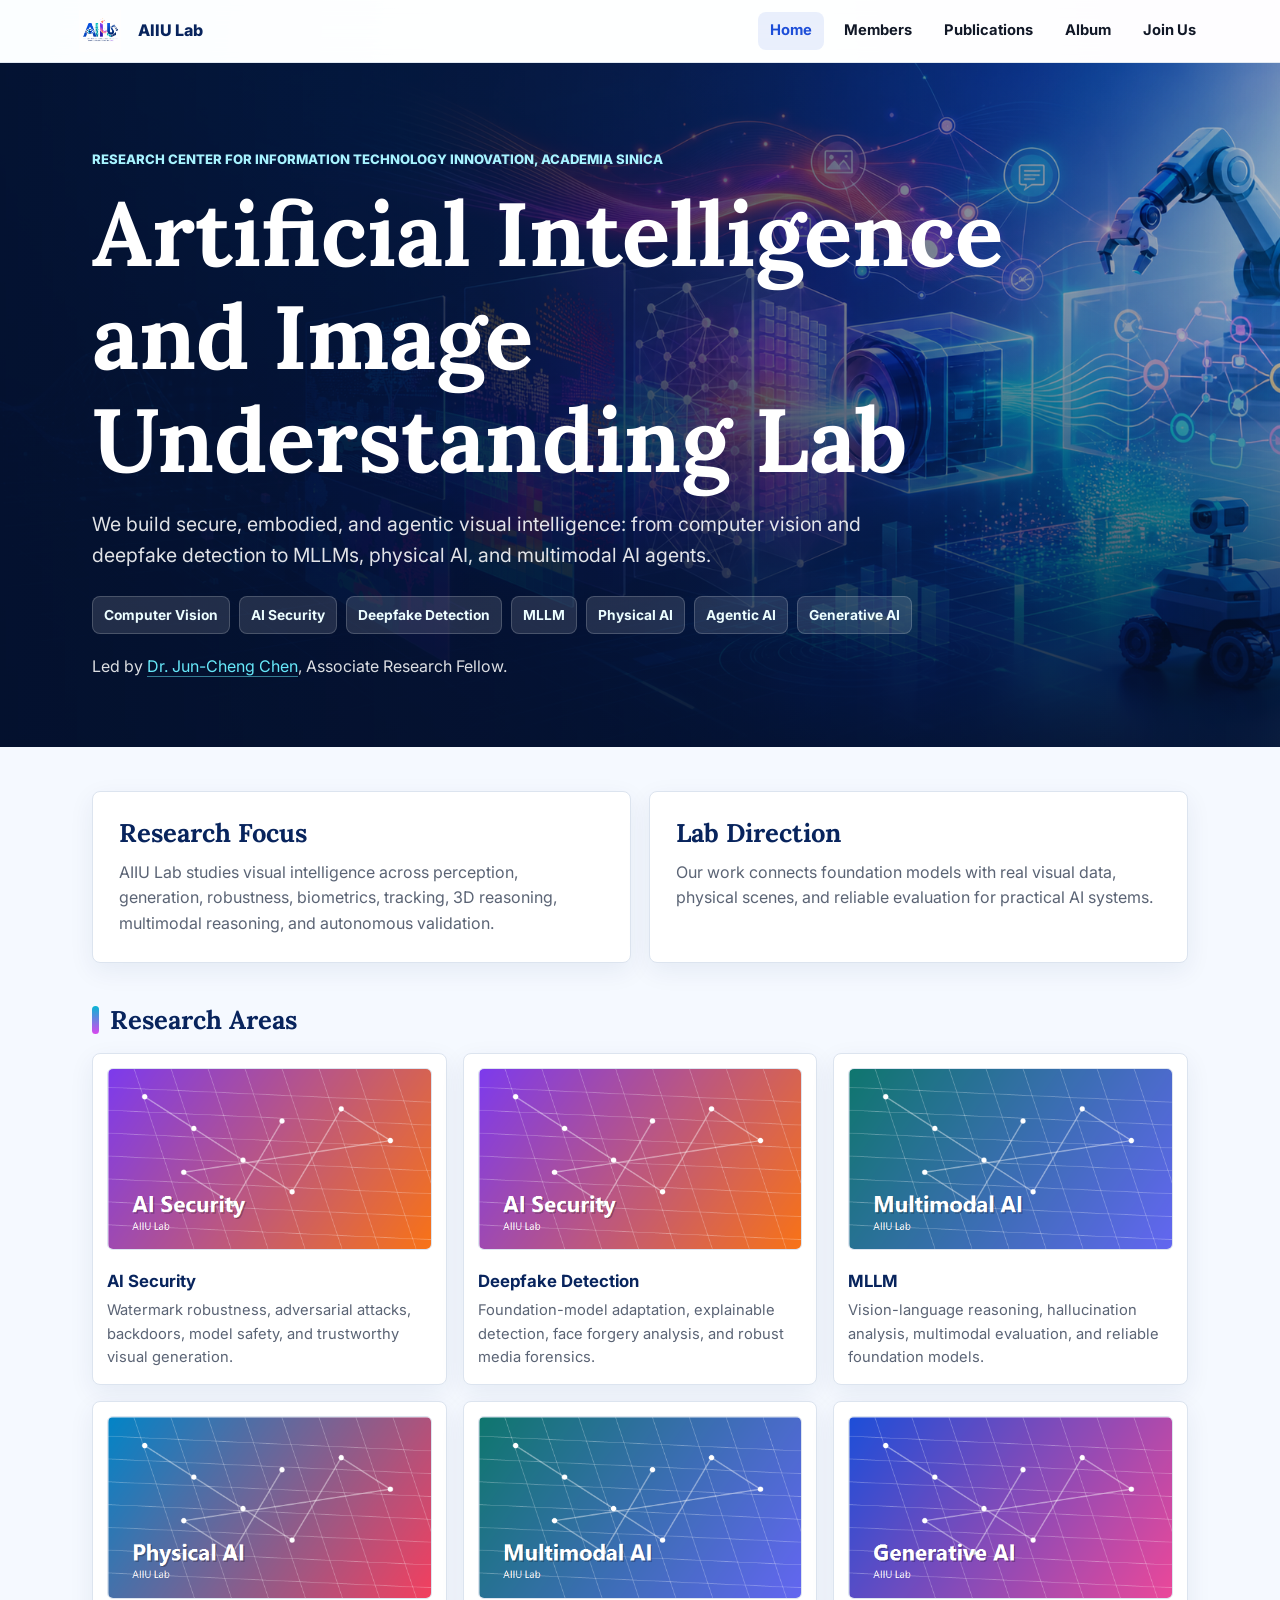
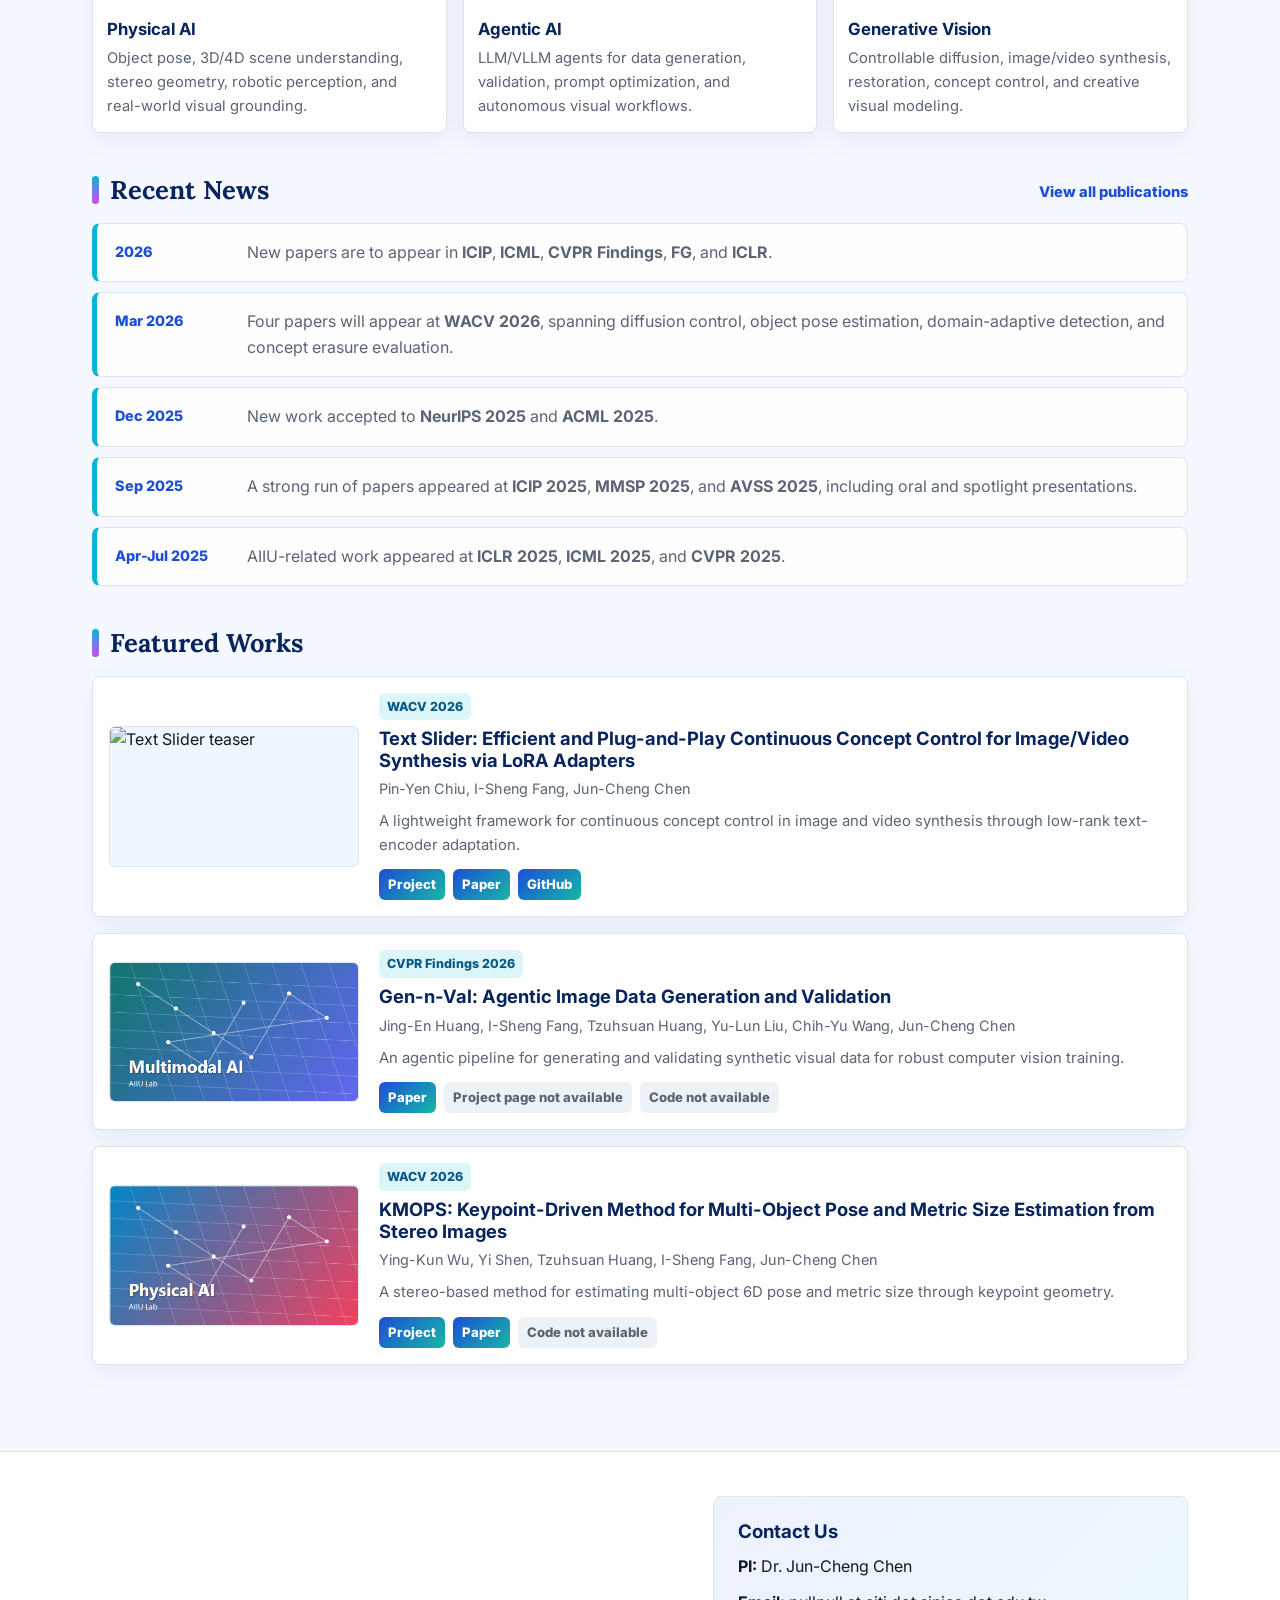
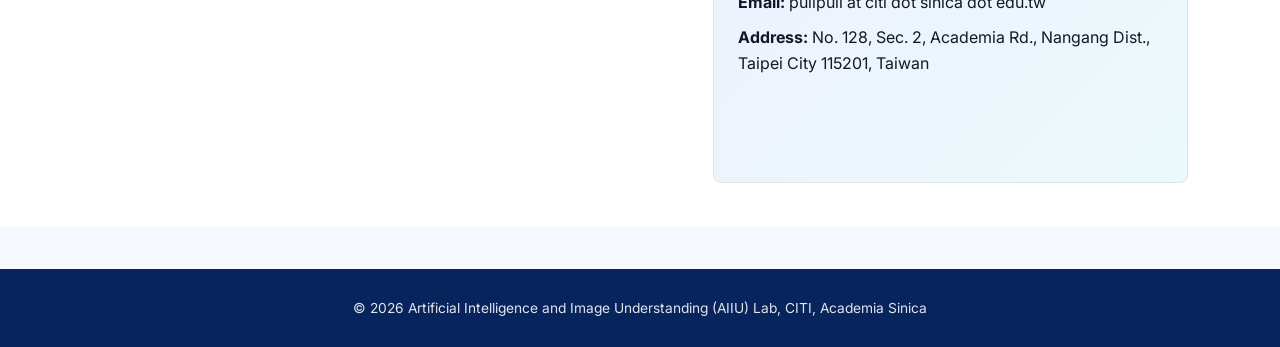
==== commit ce629892: "Update contact information of index.html" ====
--- a/index.html
+++ b/index.html
@@ -194,7 +194,7 @@
                 <div class="contact-info">
                     <h3>Contact Us</h3>
                     <p><strong>PI:</strong> Dr. Jun-Cheng Chen</p>
-                    <p><strong>Email:</strong> pullpull@citi.sinica.edu.tw</p>
+                    <p><strong>Email:</strong> pullpull at citi dot sinica dot edu.tw</p>
                     <p><strong>Address:</strong> No. 128, Sec. 2, Academia Rd., Nangang Dist., Taipei City 115201, Taiwan</p>
                 </div>
             </div>
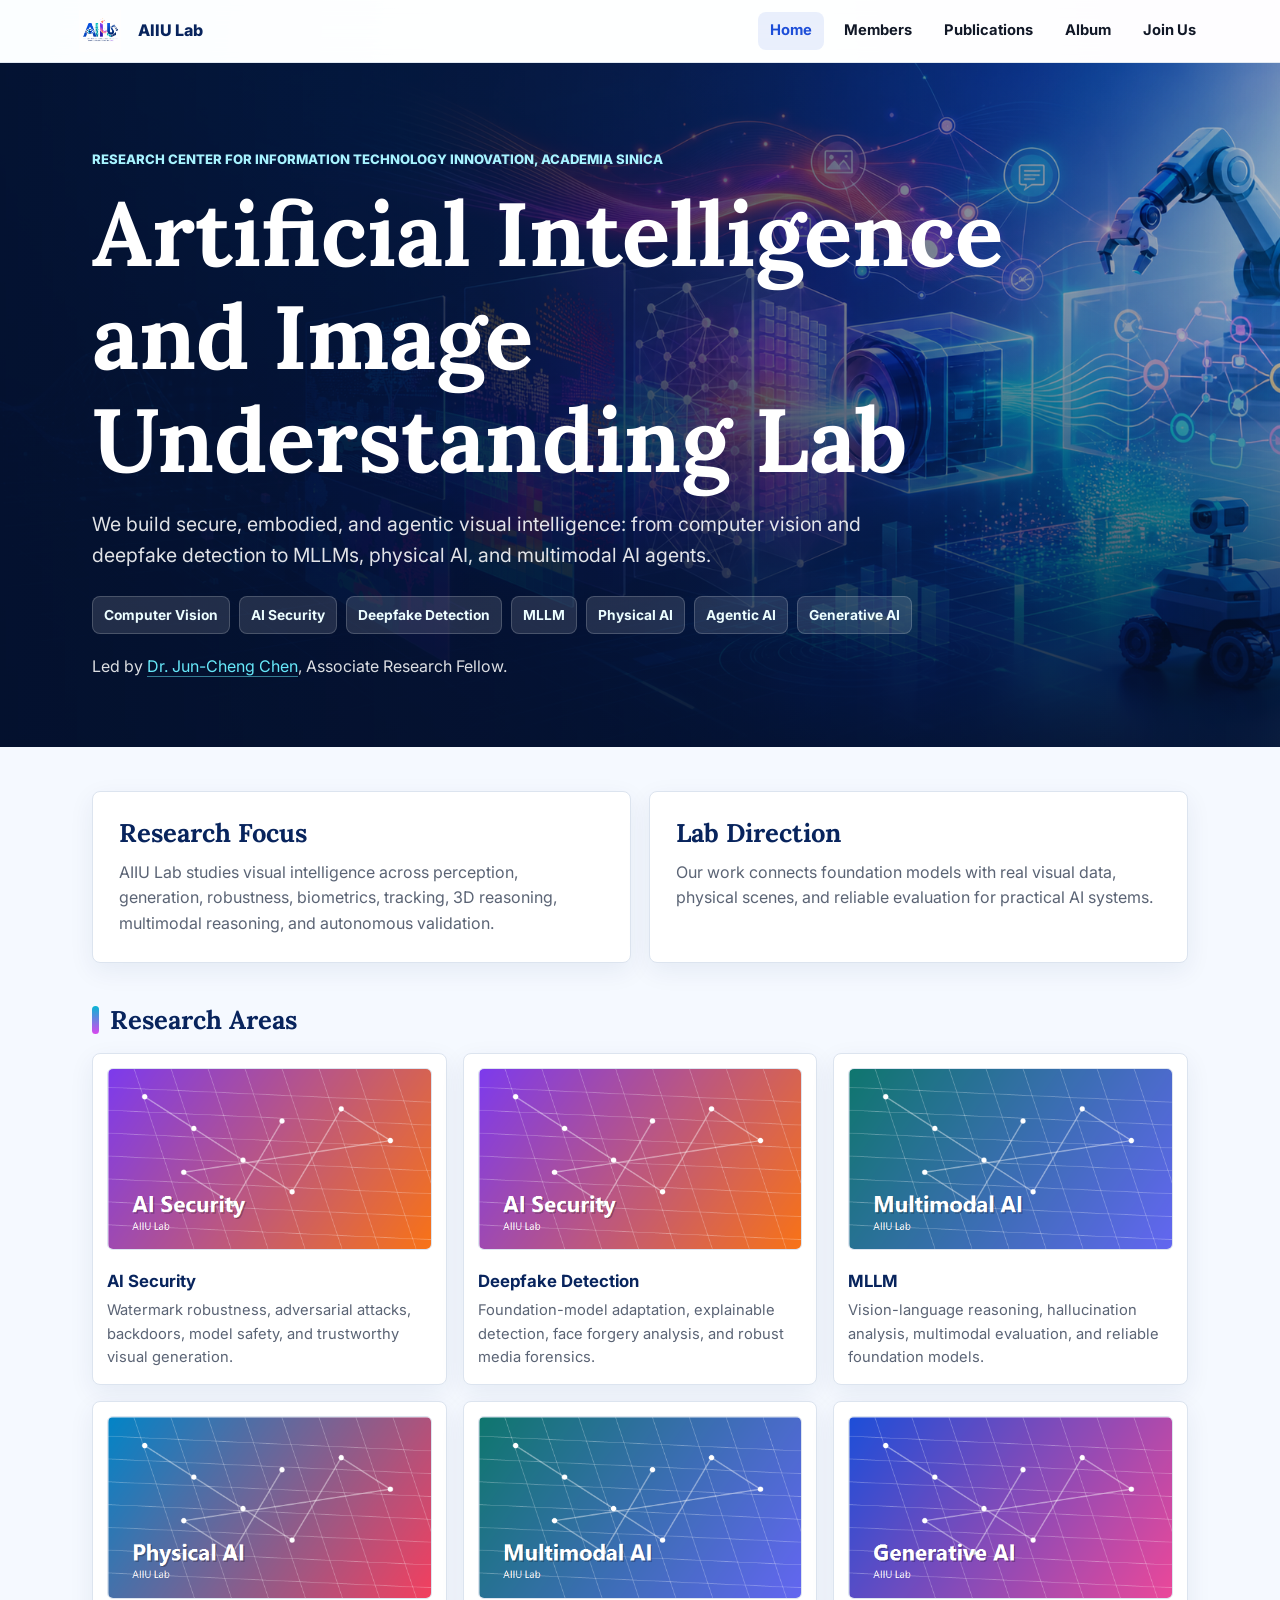
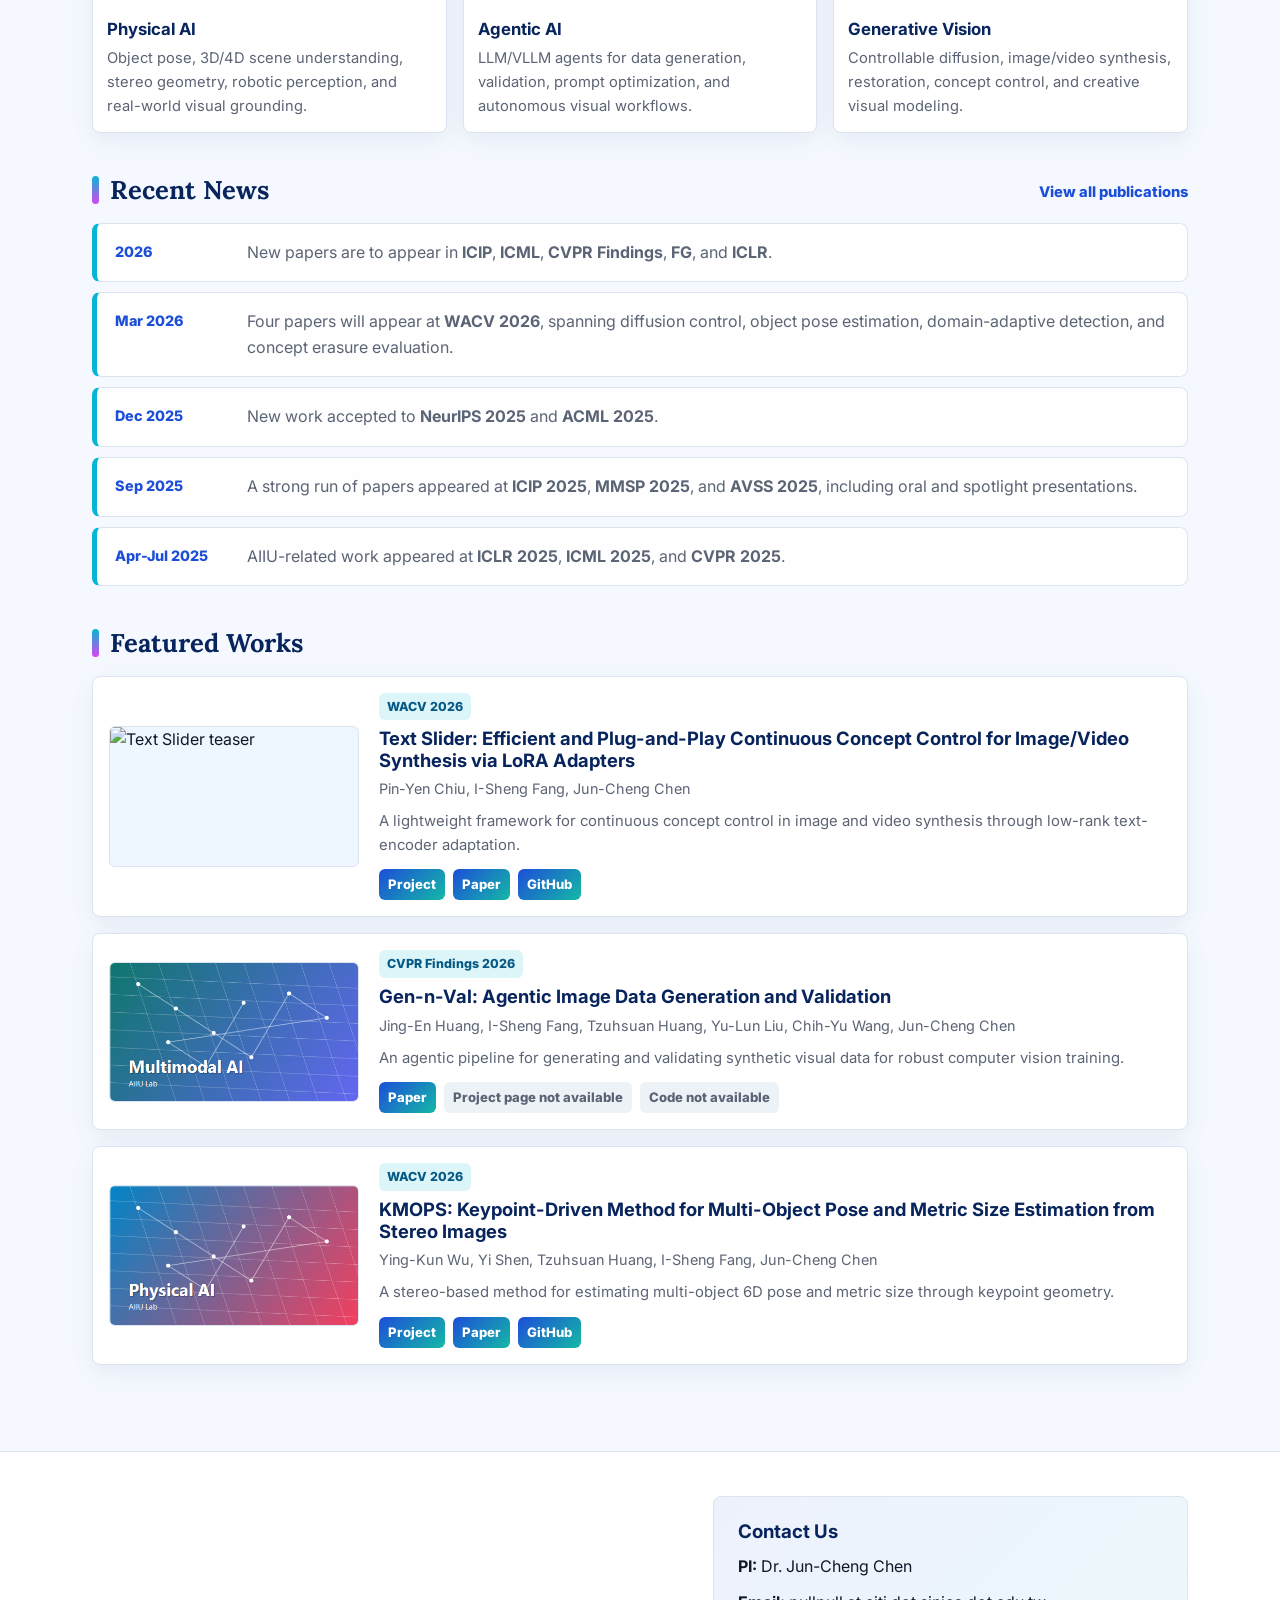
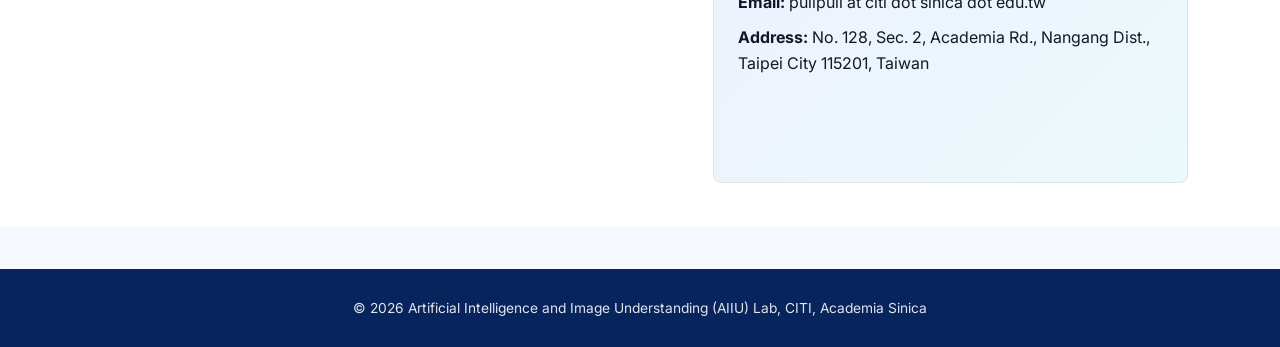
==== commit 0e5fd0a4: "Update index.html" ====
--- a/index.html
+++ b/index.html
@@ -177,7 +177,7 @@
                         <div class="work-links">
                             <a href="https://kmopss.github.io/" target="_blank" rel="noopener">Project</a>
                             <a href="https://openaccess.thecvf.com/content/WACV2026/papers/Wu_KMOPS_Keypoint-Driven_Method_for_Multi-Object_Pose_and_Metric_Size_Estimation_WACV_2026_paper.pdf" target="_blank" rel="noopener">Paper</a>
-                            <span>Code not available</span>
+                            <a href="https://github.com/yingkunwu/kmops" target="_blank" rel="noopener">GitHub</a>
                         </div>
                     </div>
                 </article>
